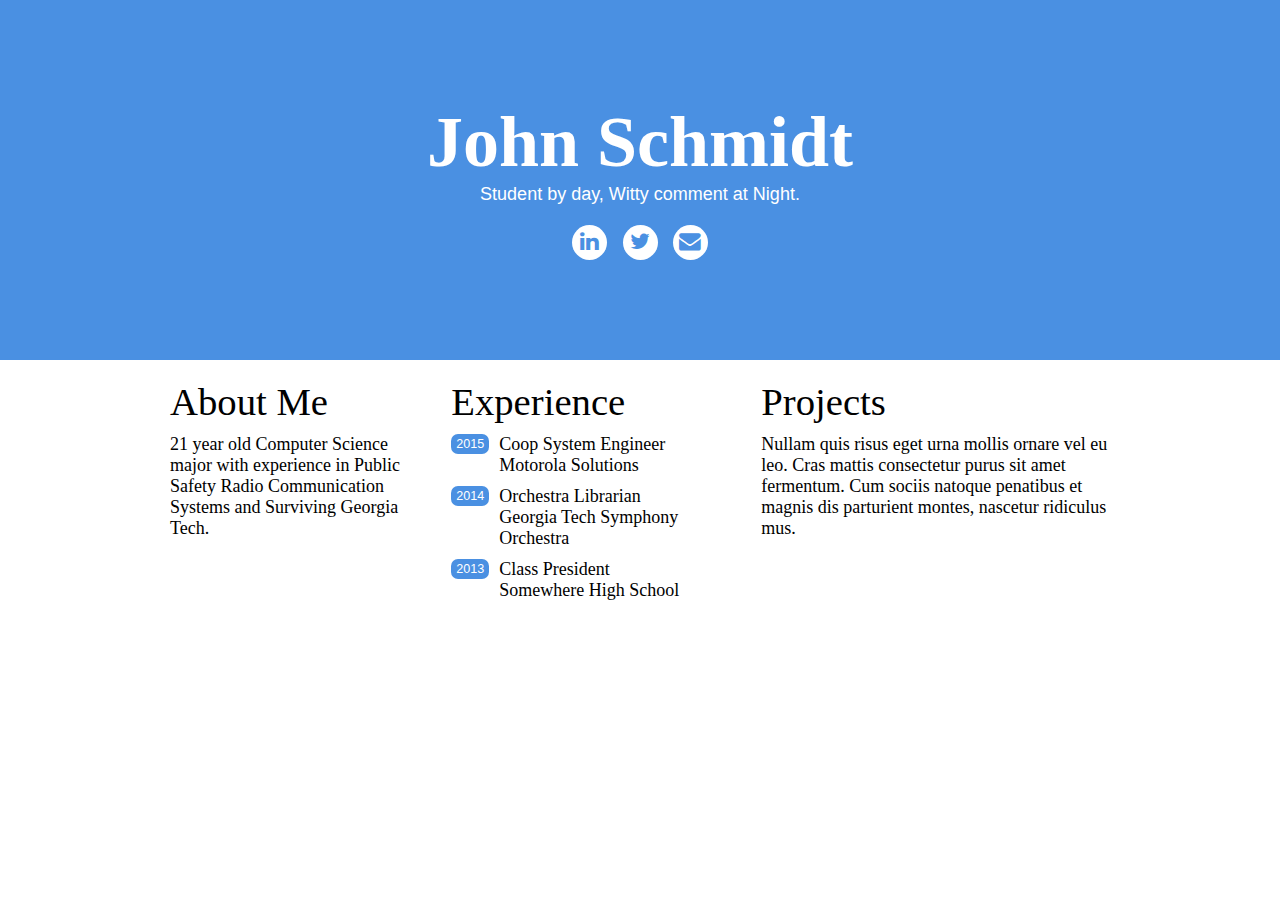
==== index.html @ d6ccdd42 "Add website" ====
<html>
<head>
  <meta charset="UTF-8">
  <title>John Schmidt</title>
  <meta name="viewport" content="width=device-width, initial-scale=1">
  <link rel="stylesheet" href="font-awesome-4.5.0/css/font-awesome.min.css">
  <link rel="stylesheet" href="styles.css">
</head>
<body>
  <header>
    <h1>John Schmidt</h1>
    <p class="tagline">Student by day, Witty comment at Night.</p>
    <ul class="bubbles">
      <li><a href="#"><i class="fa fa-linkedin"></i></a></li>
      <li><a href="#"><i class="fa fa-twitter"></i></a></li>
      <li><a href="#"><i class="fa fa-envelope"></i></a></li>
    </ul>
  </header>
  <div class="row">
    <div class="col card">
      <h2>About Me</h2>
      <p>
        21 year old Computer Science major with experience in Public Safety Radio Communication Systems and Surviving Georgia Tech.
      </p>
    </div>
    <div class="col card">
      <h2>Experience</h2>
      <ul class="timeline">
        <li>
          <span class="badge">2015</span>
          <p>
            Coop System Engineer<br>
            Motorola Solutions
          </p>
        </li>
        <li>
          <span class="badge">2014</span>
          <p>
            Orchestra Librarian<br>
            Georgia Tech Symphony Orchestra
          </p>
        </li>
        <li>
          <span class="badge">2013</span>
          <p>
            Class President<br>
            Somewhere High School
          </p>
        </li>
      </ul>
    </div>
    <div class="col card">
      <h2>Projects</h2>
      <p>
        Nullam quis risus eget urna mollis ornare vel eu leo.
        Cras mattis consectetur purus sit amet fermentum.
        Cum sociis natoque penatibus et magnis dis parturient
        montes, nascetur ridiculus mus.
      </p>
    </div>
  </div>
</body>
</html>
---- styles.css ----
* {
  margin: 0;
  padding: 0;
}

body {
  font-family: "Helvetica";
  font-size: 18px;
}

header {
  color: white;
  background-color: #4A90E2;
  text-align: center;
  height: 40%;

  display: flex;
  align-items: center;
  justify-content: center;
  flex-direction: column;
}

header h1 {
  font-family: "HelveticaNeue-CondensedBlack";
  font-size: 4em;
}

.tagline {
  margin-bottom: 20px;
  font-weight: 100;
}

.bubbles {
  list-style: none;
  overflow: hidden;
}

.bubbles > li {
  display: inline-block;
  margin-right: 10px;
}

.bubbles > li:last-child {
  margin-right: 0;
}

.bubbles > li a {
  background-color: white;
  border-radius: 50%;
  font-size: 1.2em;
  width: 35px;
  height: 35px;
  color: #4A90E2;
  text-decoration: none;

  display: inline-flex;
  align-items: center;
  justify-content: center;
}

.bubbles > li:last-child {
  margin-right: 0;
}

.card h2, .card p {
  font-family: "HelveticaNeue-Thin";
  font-weight: 100;
}

.card h2 {
  font-size: 2.15em;
  margin-bottom: 10px;
}

.row {
  display: flex;
  flex-direction: row;
  padding: 10px;

  max-width: 960px;
  margin: 0 auto;
}

.col {
  padding: 10px;
  margin-right: 20px;
  flex-grow: 1;
}

.col:last-child {
  margin-right: 0;
}

.timeline {
  list-style: none;
  min-width: 270px;
}

.timeline li {
  display: flex;
  align-items: flex-start;
  margin-bottom: 10px;
}

.timeline li:last-child {
  margin-bottom: 0;
}

.timeline .badge {
  border-radius: 7px;
  color: white;
  background-color: #4A90E2;
  padding: 3px 5px;
  font-size: 0.7em;
  margin-right: 10px;
}

@media (max-width: 670px) {
  .row {
    flex-direction: column;
  }

  .col {
    margin-right: 0;
  }
}
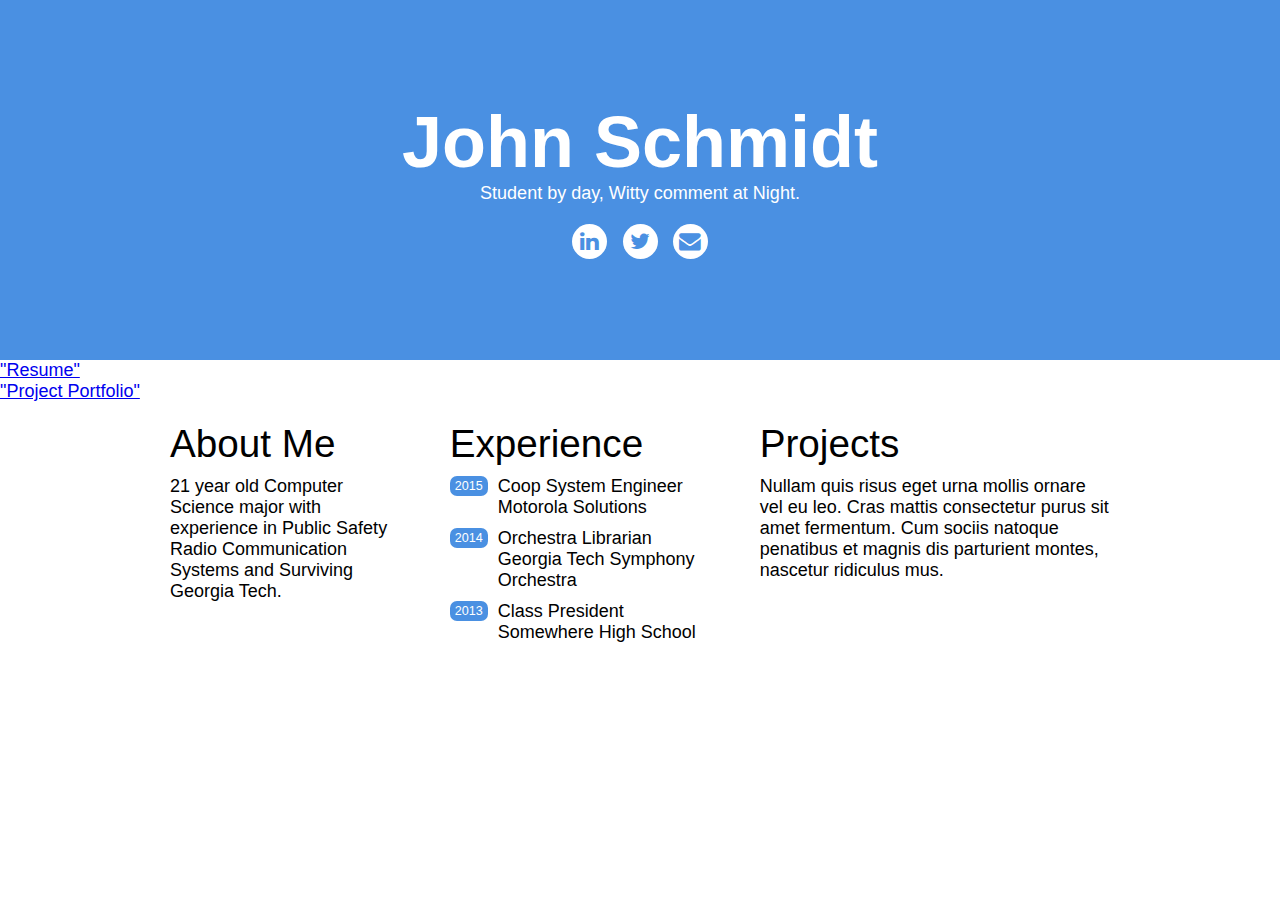
==== commit 646f11cf: "Change Font" ====
--- a/index.html
+++ b/index.html
@@ -11,11 +11,15 @@
     <h1>John Schmidt</h1>
     <p class="tagline">Student by day, Witty comment at Night.</p>
     <ul class="bubbles">
-      <li><a href="#"><i class="fa fa-linkedin"></i></a></li>
+      <li><a href="https://www.linkedin.com/in/john-schmidt-99b11a113"><i class="fa fa-linkedin"></i></a></li>
       <li><a href="#"><i class="fa fa-twitter"></i></a></li>
       <li><a href="#"><i class="fa fa-envelope"></i></a></li>
     </ul>
   </header>
+  <ul class = "links">
+    <li><a href = "resume.html">"Resume"</a></li>
+    <li><a href="project_portfolio">"Project Portfolio"</a></li>
+  </ul>
   <div class="row">
     <div class="col card">
       <h2>About Me</h2>
--- a/styles.css
+++ b/styles.css
@@ -4,7 +4,7 @@
 }
 
 body {
-  font-family: "Helvetica";
+  font-family: Helvetica;
   font-size: 18px;
 }
 
@@ -21,7 +21,7 @@
 }
 
 header h1 {
-  font-family: "HelveticaNeue-CondensedBlack";
+  font-family: Helvetica;
   font-size: 4em;
 }
 
@@ -63,7 +63,7 @@
 }
 
 .card h2, .card p {
-  font-family: "HelveticaNeue-Thin";
+  font-family: Helvetica;
   font-weight: 100;
 }
 
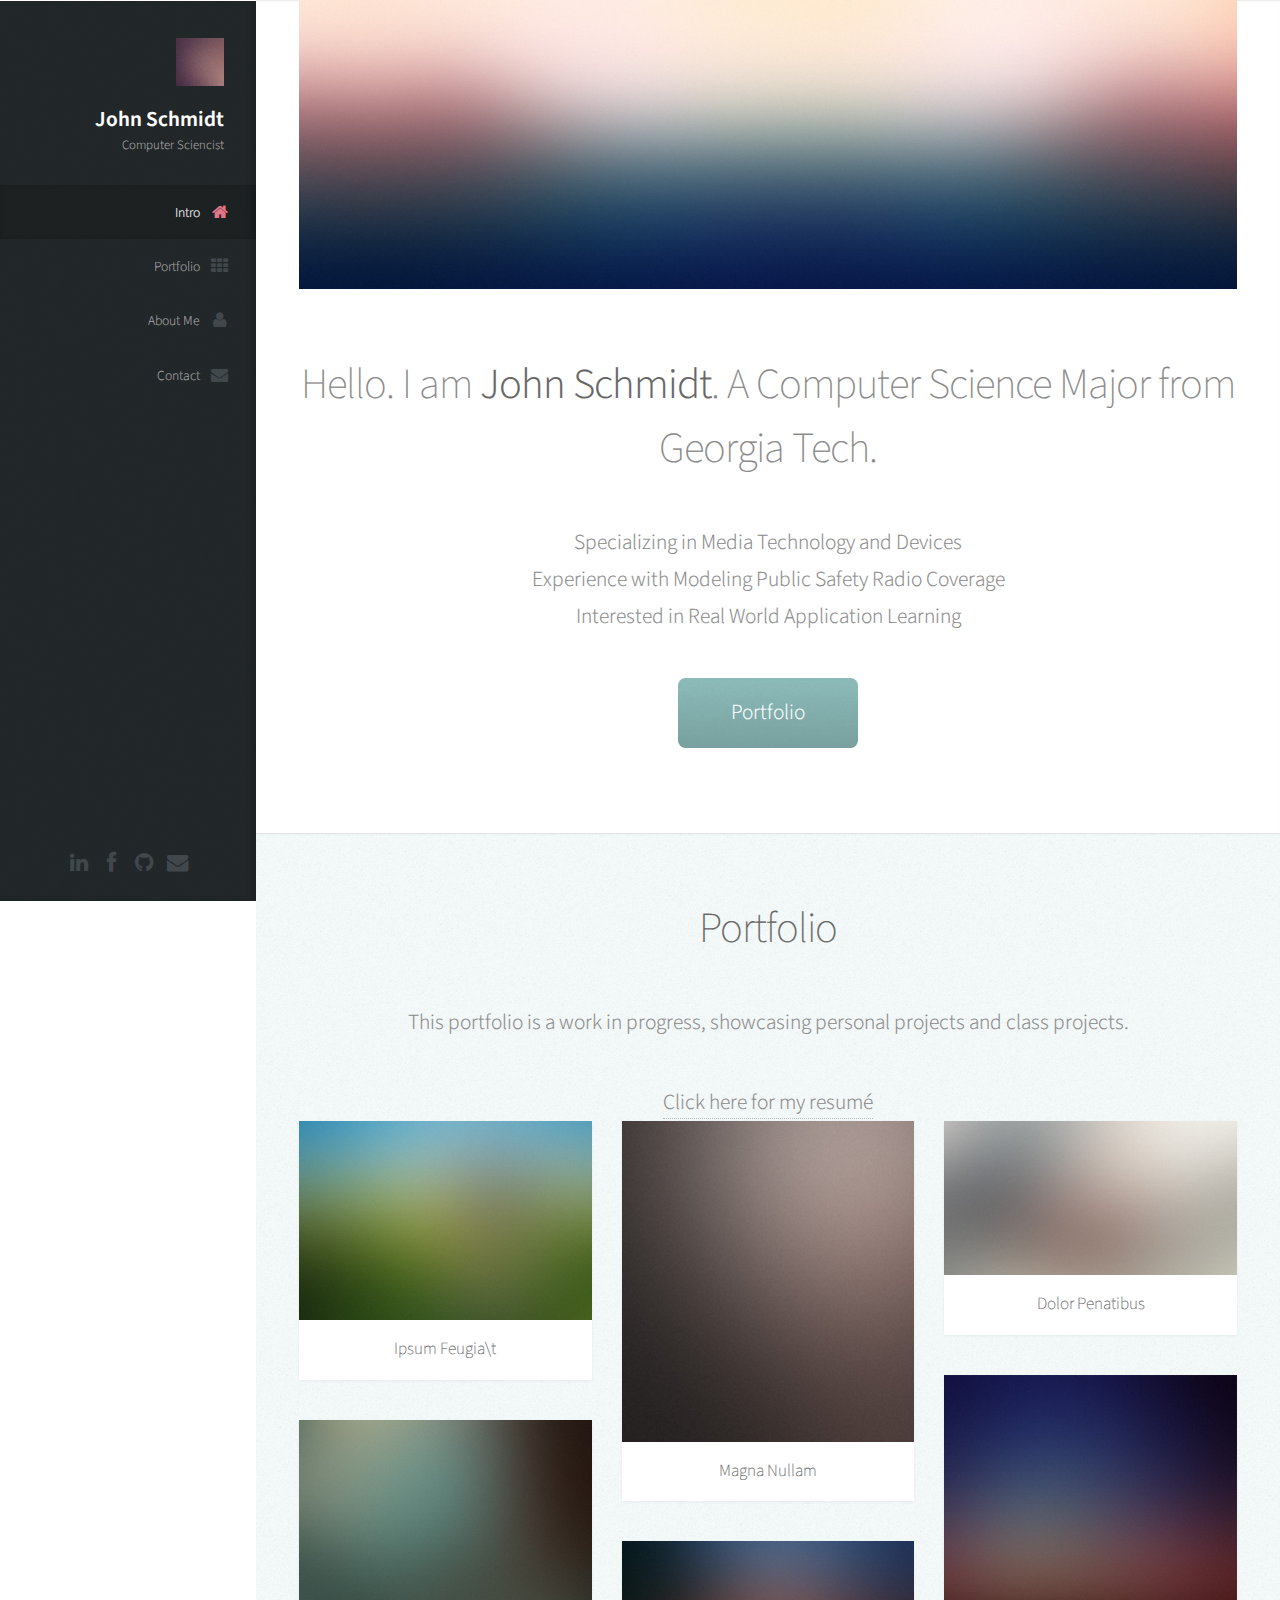
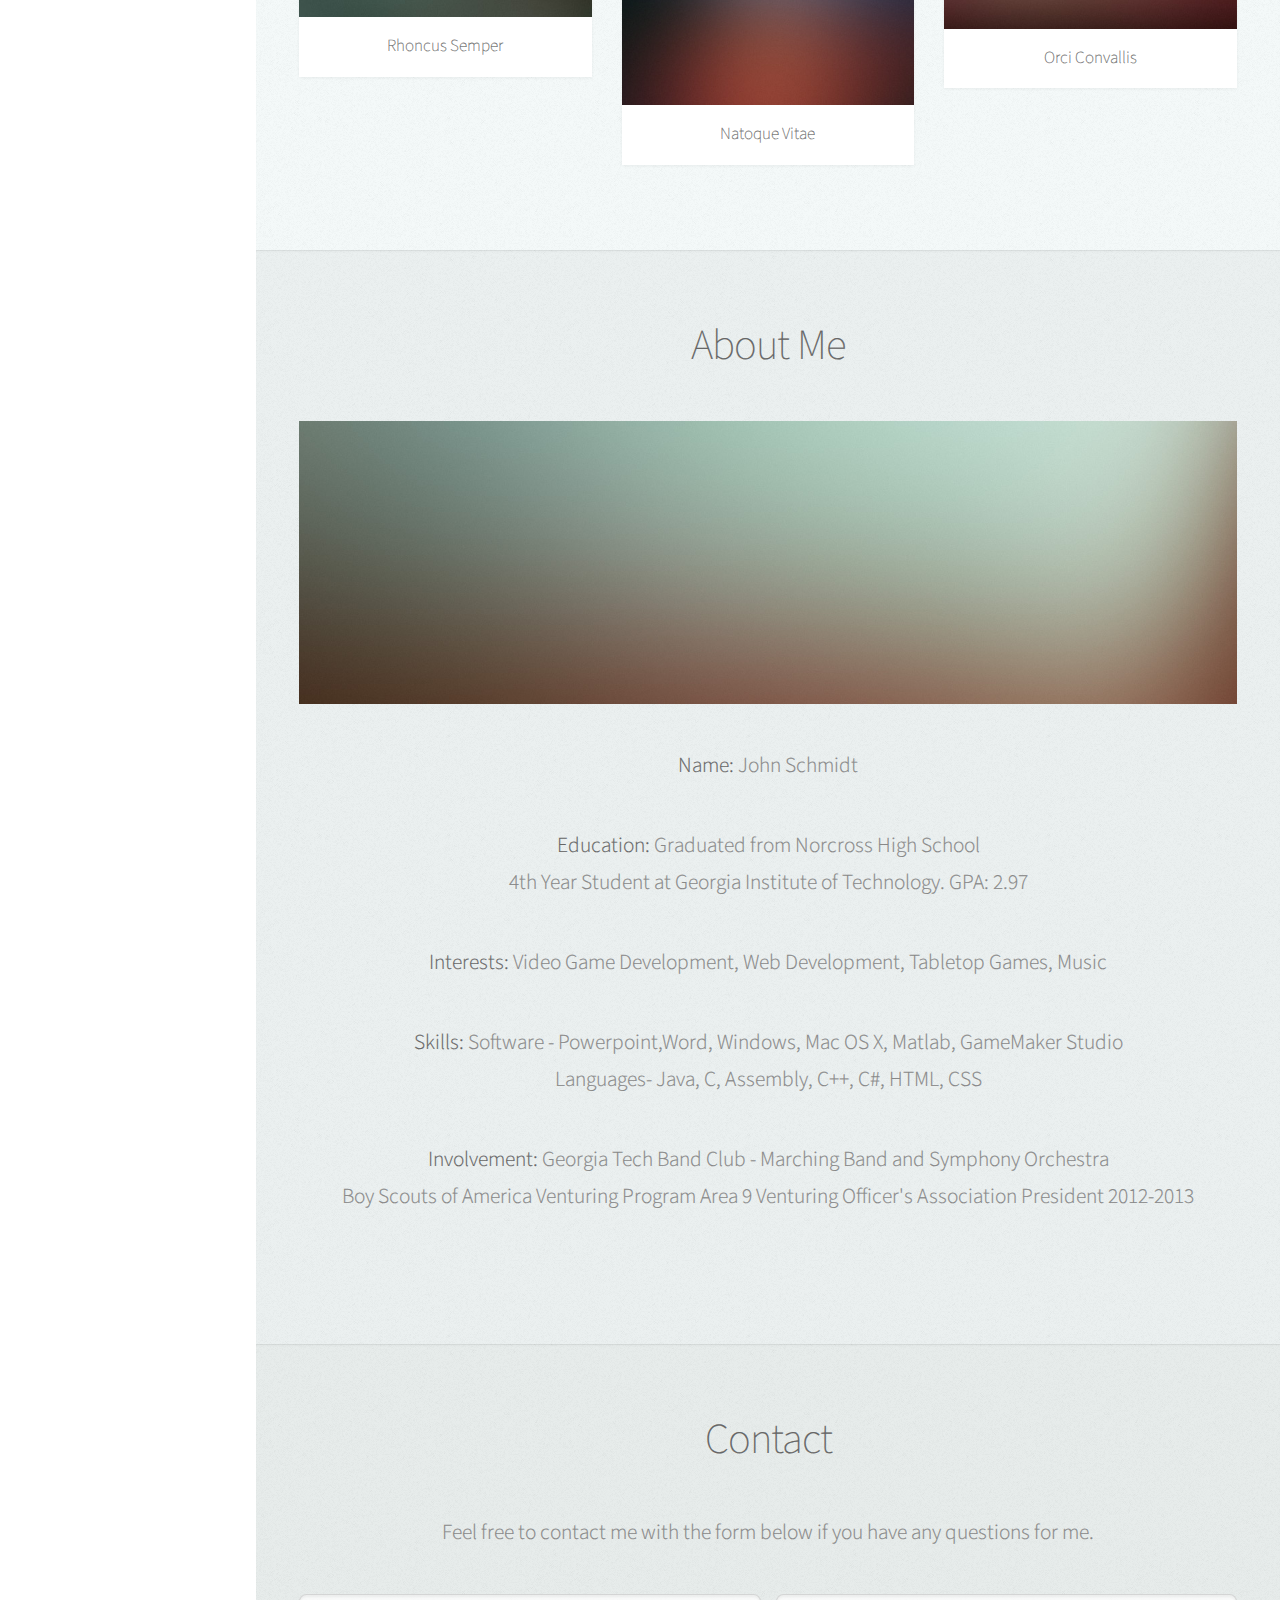
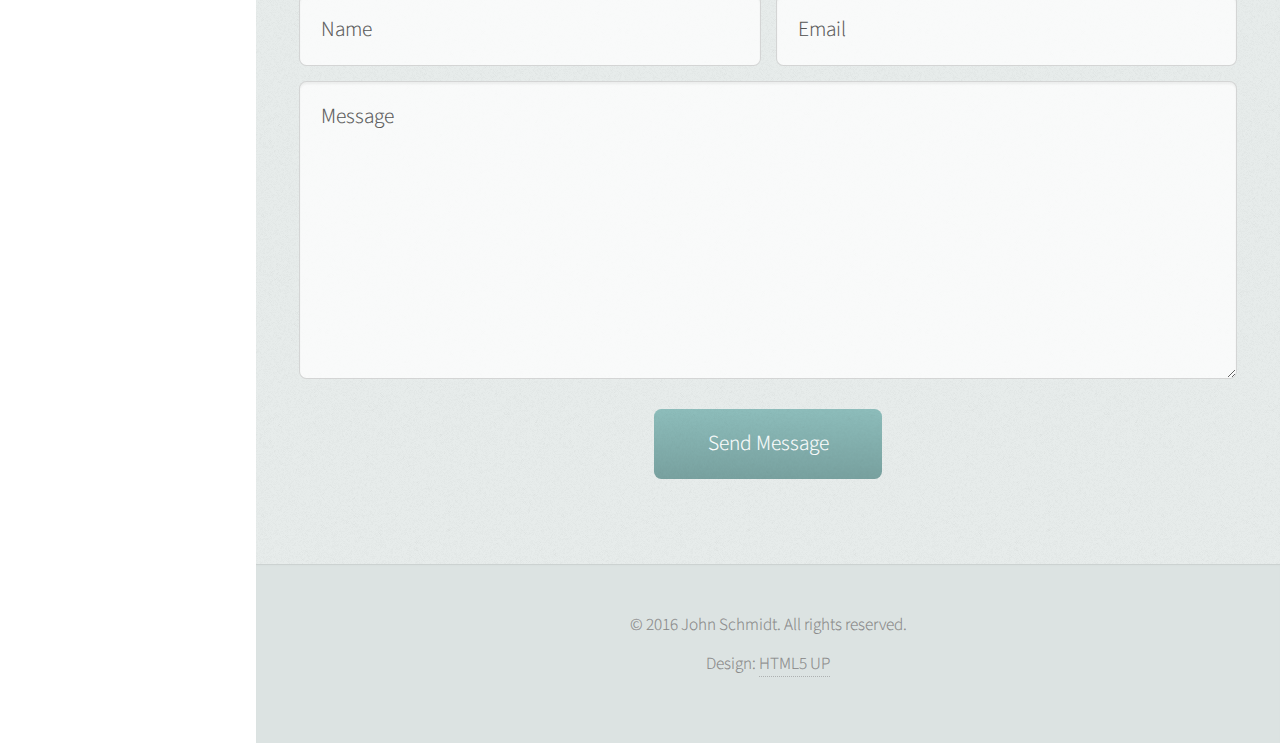
==== commit 2b47869e: "committing total overhaul" ====
--- a/index.html
+++ b/index.html
@@ -1,67 +1,163 @@
-<html>
-<head>
-  <meta charset="UTF-8">
-  <title>John Schmidt</title>
-  <meta name="viewport" content="width=device-width, initial-scale=1">
-  <link rel="stylesheet" href="font-awesome-4.5.0/css/font-awesome.min.css">
-  <link rel="stylesheet" href="styles.css">
-</head>
-<body>
-  <header>
-    <h1>John Schmidt</h1>
-    <p class="tagline">Student by day, Witty comment at Night.</p>
-    <ul class="bubbles">
-      <li><a href="https://www.linkedin.com/in/john-schmidt-99b11a113"><i class="fa fa-linkedin"></i></a></li>
-      <li><a href="#"><i class="fa fa-twitter"></i></a></li>
-      <li><a href="#"><i class="fa fa-envelope"></i></a></li>
-    </ul>
-  </header>
-  <ul class = "links">
-    <li><a href = "resume.html">"Resume"</a></li>
-    <li><a href="project_portfolio">"Project Portfolio"</a></li>
-  </ul>
-  <div class="row">
-    <div class="col card">
-      <h2>About Me</h2>
-      <p>
-        21 year old Computer Science major with experience in Public Safety Radio Communication Systems and Surviving Georgia Tech.
-      </p>
-    </div>
-    <div class="col card">
-      <h2>Experience</h2>
-      <ul class="timeline">
-        <li>
-          <span class="badge">2015</span>
-          <p>
-            Coop System Engineer<br>
-            Motorola Solutions
-          </p>
-        </li>
-        <li>
-          <span class="badge">2014</span>
-          <p>
-            Orchestra Librarian<br>
-            Georgia Tech Symphony Orchestra
-          </p>
-        </li>
-        <li>
-          <span class="badge">2013</span>
-          <p>
-            Class President<br>
-            Somewhere High School
-          </p>
-        </li>
-      </ul>
-    </div>
-    <div class="col card">
-      <h2>Projects</h2>
-      <p>
-        Nullam quis risus eget urna mollis ornare vel eu leo.
-        Cras mattis consectetur purus sit amet fermentum.
-        Cum sociis natoque penatibus et magnis dis parturient
-        montes, nascetur ridiculus mus.
-      </p>
-    </div>
-  </div>
-</body>
-</html>
+<!DOCTYPE HTML>
+<html>
+<head>
+<title>Prologue</title>
+<meta charset="utf-8">
+<link href="http://fonts.googleapis.com/css?family=Source+Sans+Pro:200,300,400,600" rel="stylesheet" type="text/css">
+<!--[if lte IE 8]>
+<script src="js/html5shiv.js"></script>
+<![endif]-->
+<script src="js/jquery.min.js"></script>
+<script src="js/skel.min.js"></script>
+<script src="js/skel-panels.min.js"></script>
+<script src="js/init.js"></script>
+<noscript>
+<link rel="stylesheet" href="css/skel-noscript.css">
+<link rel="stylesheet" href="css/style.css">
+<link rel="stylesheet" href="css/style-wide.css">
+</noscript>
+<!--[if lte IE 9]>
+<link rel="stylesheet" href="css/ie9.css">
+<![endif]-->
+<!--[if lte IE 8]>
+<link rel="stylesheet" href="css/ie8.css">
+<![endif]-->
+</head>
+<body>
+<div id="header" class="skel-panels-fixed">
+  <div class="top">
+    <div id="logo"> <span class="image avatar48"><img src="images/avatar.jpg" alt=""></span>
+      <h1 id="title">John Schmidt</h1>
+      <span class="byline">Computer Sciencist</span> </div>
+    <nav id="nav">
+      <ul>
+        <li><a href="#top" id="top-link" class="skel-panels-ignoreHref"><span class="icon icon-home">Intro</span></a></li>
+        <li><a href="#portfolio" id="portfolio-link" class="skel-panels-ignoreHref"><span class="icon icon-th">Portfolio</span></a></li>
+        <li><a href="#about" id="about-link" class="skel-panels-ignoreHref"><span class="icon icon-user">About Me</span></a></li>
+        <li><a href="#contact" id="contact-link" class="skel-panels-ignoreHref"><span class="icon icon-envelope">Contact</span></a></li>
+      </ul>
+    </nav>
+  </div>
+  <div class="bottom">
+    <ul class="icons">
+      <li><a href="https://www.linkedin.com/in/john-schmidt-99b11a113?trk=nav_responsive_tab_profile" class="icon icon-linkedin"><span>Twitter</span></a></li>
+      <li><a href="https://www.facebook.com/Mr.Schmidty" class="icon icon-facebook"><span>Facebook</span></a></li>
+      <li><a href="https://github.com/jschmidt38" class="icon icon-github"><span>Github</span></a></li>
+      <li><a href="mailto:schmidtjohn428@yahoo.com?Subject=Message%20From%20Website" target="_top" class="icon icon-envelope"><span>Email</span></a></li>
+    </ul>
+  </div>
+</div>
+<div id="main">
+  <section id="top" class="one">
+    <div class="container small"> <a href="#" class="image featured"><img src="images/pic01.jpg" alt=""></a>
+      <header>
+        <h2 class="alt">Hello. I am <strong>John Schmidt</strong>.  A Computer Science Major from Georgia Tech.</h2>
+      </header>
+      <p>Specializing in Media Technology and Devices <br>Experience with Modeling Public Safety Radio Coverage <br>Interested in Real World Application Learning</p>
+      <footer> <a href="#portfolio" class="button scrolly">Portfolio</a> </footer>
+    </div>
+  </section>
+  <section id="portfolio" class="two">
+    <div class="container">
+      <header>
+        <h2>Portfolio</h2>
+      </header>
+      <p>This portfolio is a work in progress, showcasing personal projects and class projects.</p>
+      <a href="files/john_schmidt_resume.pdf" target="_blank">Click here for my resumé</a>
+      <div class="row">
+        <div class="4u">
+          <article class="item"> <a href="#" class="image full"><img src="images/pic02.jpg" alt=""></a>
+            <header>
+              <h3>Ipsum Feugia\t</h3>
+            </header>
+          </article>
+          <article class="item"> <a href="#" class="image full"><img src="images/pic03.jpg" alt=""></a>
+            <header>
+              <h3>Rhoncus Semper</h3>
+            </header>
+          </article>
+        </div>
+        <div class="4u">
+          <article class="item"> <a href="#" class="image full"><img src="images/pic04.jpg" alt=""></a>
+            <header>
+              <h3>Magna Nullam</h3>
+            </header>
+          </article>
+          <article class="item"> <a href="#" class="image full"><img src="images/pic05.jpg" alt=""></a>
+            <header>
+              <h3>Natoque Vitae</h3>
+            </header>
+          </article>
+        </div>
+        <div class="4u">
+          <article class="item"> <a href="#" class="image full"><img src="images/pic06.jpg" alt=""></a>
+            <header>
+              <h3>Dolor Penatibus</h3>
+            </header>
+          </article>
+          <article class="item"> <a href="#" class="image full"><img src="images/pic07.jpg" alt=""></a>
+            <header>
+              <h3>Orci Convallis</h3>
+            </header>
+          </article>
+        </div>
+      </div>
+    </div>
+  </section>
+  <section id="about" class="three">
+    <div class="container small">
+      <header>
+        <h2>About Me</h2>
+      </header>
+      <a href="#" class="image featured"><img src="images/pic08.jpg" alt=""></a>
+      <p> 
+        
+        <ul><strong>Name:</strong> John Schmidt</ul>
+        <ul><strong>Education:</strong> Graduated from Norcross High School <br> 4th Year Student at Georgia Institute of Technology. GPA: 2.97</ul>
+        <ul><strong>Interests:</strong> Video Game Development, Web Development, Tabletop Games, Music</ul>
+        <ul><strong>Skills:</strong> Software - Powerpoint,Word, Windows, Mac OS X, Matlab, GameMaker Studio <br>Languages- Java, C, Assembly, C++, C#, HTML, CSS</ul>
+        <ul><strong>Involvement:</strong> Georgia Tech Band Club - Marching Band and Symphony Orchestra<br>
+          Boy Scouts of America Venturing Program Area 9 Venturing Officer's Association President 2012-2013
+        </ul>
+        
+
+      </p>
+    </div>
+  </section>
+  <section id="contact" class="four">
+    <div class="container small">
+      <header>
+        <h2>Contact</h2>
+      </header>
+      <p>Feel free to contact me with the form below if you have any questions for me. </p>
+      <form method="post" action="MAILTO:schmidtjohn428@yahoo.com" enctype="text/plain">
+        <div class="row half">
+          <div class="6u">
+            <input type="text" class="text" name="name" placeholder="Name">
+          </div>
+          <div class="6u">
+            <input type="text" class="text" name="email" placeholder="Email">
+          </div>
+        </div>
+        <div class="row half">
+          <div class="12u">
+            <textarea name="message" placeholder="Message"></textarea>
+          </div>
+        </div>
+        <div class="row">
+          <div class="12u"> <a value="submit" class="button submit">Send Message</a> </div>
+        </div>
+      </form>
+    </div>
+  </section>
+</div>
+<div id="footer">
+  <div class="copyright">
+    <p>&copy; 2016 John Schmidt. All rights reserved.</p>
+    <ul class="menu">
+      <li>Design: <a href="http://html5up.net">HTML5 UP</a></li>
+    </ul>
+  </div>
+</div>
+</body>
+</html>--- a/css/skel-noscript.css
+++ b/css/skel-noscript.css
@@ -0,0 +1,171 @@
+/* skelJS v0.4-dev | (c) n33 | skeljs.org | MIT licensed */
+
+/* Resets (http://meyerweb.com/eric/tools/css/reset/ | v2.0 | 20110126 | License: none (public domain)) */
+	html,body,div,span,applet,object,iframe,h1,h2,h3,h4,h5,h6,p,blockquote,pre,a,abbr,acronym,address,big,cite,code,del,dfn,em,img,ins,kbd,q,s,samp,small,strike,strong,sub,sup,tt,var,b,u,i,center,dl,dt,dd,ol,ul,li,fieldset,form,label,legend,table,caption,tbody,tfoot,thead,tr,th,td,article,aside,canvas,details,embed,figure,figcaption,footer,header,hgroup,menu,nav,output,ruby,section,summary,time,mark,audio,video{margin:0;padding:0;border:0;font-size:100%;font:inherit;vertical-align:baseline;}article,aside,details,figcaption,figure,footer,header,hgroup,menu,nav,section{display:block;}body{line-height:1;}ol,ul{list-style:none;}blockquote,q{quotes:none;}blockquote:before,blockquote:after,q:before,q:after{content:'';content:none;}table{border-collapse:collapse;border-spacing:0;}body{-webkit-text-size-adjust:none}
+
+/* Box Model */
+	*, *:before, *:after {
+		-moz-box-sizing: border-box;
+		-webkit-box-sizing: border-box;
+		-o-box-sizing: border-box;
+		-ms-box-sizing: border-box;
+		box-sizing: border-box;
+	}
+
+/* Container */
+
+	.container {
+		/* width: (containers) */
+		width: 960px;
+		margin: 0 auto;
+	}
+
+/* Grid */
+
+	/* Cells */
+
+		.\31 2u { width: 100% }
+		.\31 1u { width: 91.6666666667% }
+		.\31 0u { width: 83.3333333333% }
+		.\39 u { width: 75% }
+		.\38 u { width: 66.6666666667% }
+		.\37 u { width: 58.3333333333% }
+		.\36 u { width: 50% }
+		.\35 u { width: 41.6666666667% }
+		.\34 u { width: 33.3333333333% }
+		.\33 u { width: 25% }
+		.\32 u { width: 16.6666666667% }
+		.\31 u { width: 8.3333333333% }
+		.\-11u { margin-left: 91.6666666667% }
+		.\-10u { margin-left: 83.3333333333% }
+		.\-9u { margin-left: 75% }
+		.\-8u { margin-left: 66.6666666667% }
+		.\-7u { margin-left: 58.3333333333% }
+		.\-6u { margin-left: 50% }
+		.\-5u { margin-left: 41.6666666667% }
+		.\-4u { margin-left: 33.3333333333% }
+		.\-3u { margin-left: 25% }
+		.\-2u { margin-left: 16.6666666667% }
+		.\-1u { margin-left: 8.3333333333% }
+
+		.row > * {
+			/* padding: (gutters) 0 0 (gutters); */
+			padding: 40px 0 0 40px;
+			float: left;
+			-moz-box-sizing: border-box;
+			-webkit-box-sizing: border-box;
+			-o-box-sizing: border-box;
+			-ms-box-sizing: border-box;
+			box-sizing: border-box;
+		}
+
+		.row + .row > * {
+			/* padding-top: (gutters) */
+			padding-top: 40px;
+		}
+
+		.row {
+			/* margin-left: (gutters) */
+			margin-left: -40px;
+		}
+
+	/* Rows */
+
+		.row:after {
+			content: '';
+			display: block;
+			clear: both;
+			height: 0;
+		}
+
+		.row:first-child > * {
+			padding-top: 0;
+		}
+
+		.row > * {
+			padding-top: 0;
+		}
+
+	/* Modifiers */
+
+		/* No Collapse */
+
+			.no-collapse { }
+
+		/* Flush */
+
+			.row.flush {
+				margin-left: 0;
+			}
+
+			.row.flush > * {
+				padding: 0 !important;
+			}
+
+		/* Quarter */
+
+			.row.quarter > * {
+				/* padding: (gutters / 4) 0 0 (gutters / 4) */
+				padding: 10px 0 0 10px;
+			}
+
+			.row.quarter + .row.quarter > * {
+				/* padding-top: (gutters / 4) */
+				padding-top: 10px;
+			}
+
+			.row.quarter {
+				/* margin-left: -(gutters / 4) */
+				margin-left: -10px;
+			}
+
+		/* Half */
+
+			.row.half > * {
+				/* padding: (gutters / 2) 0 0 (gutters / 2) */
+				padding: 20px 0 0 20px;
+			}
+
+			.row.half + .row.half > * {
+				/* padding-top: (gutters / 2) */
+				padding-top: 20px;
+			}
+
+			.row.half {
+				/* margin-left: -(gutters / 2) */
+				margin-left: -20px;
+			}
+
+		/* One and (a) Half */
+
+			.row.oneandhalf > * {
+				/* padding: (gutters * 1.5) 0 0 (gutters * 1.5) */
+				padding: 60px 0 0 60px;
+			}
+
+			.row.oneandhalf + .row.oneandhalf > * {
+				/* padding-top: (gutters * 1.5) */
+				padding-top: 60px;
+			}
+
+			.row.oneandhalf {
+				/* margin-left: -(gutters * 1.5) */
+				margin-left: -60px;
+			}
+
+		/* Double */
+
+			.row.double > * {
+				/* padding: (gutters * 2) 0 0 (gutters * 2) */
+				padding: 80px 0 0 80px;
+			}
+
+			.row.double + .row.double > * {
+				/* padding-top: (gutters * 2) */
+				padding-top: 80px;
+			}
+
+			.row.double {
+				/* margin-left: -(gutters * 2) */
+				margin-left: -80px;
+			}--- a/css/style.css
+++ b/css/style.css
@@ -0,0 +1,1106 @@
+/*
+	Prologue 1.0 by HTML5 UP
+	html5up.net | @n33co
+	Free for personal and commercial use under the CCA 3.0 license (html5up.net/license)
+*/
+
+@charset 'UTF-8';
+
+@font-face {
+	font-family: 'FontAwesome';
+	src: url('font/fontawesome-webfont.eot?v=3.2.1');
+	src: url('font/fontawesome-webfont.eot?#iefix&v=3.2.1') format('embedded-opentype'), url('font/fontawesome-webfont.woff?v=3.2.1') format('woff'), url('font/fontawesome-webfont.ttf?v=3.2.1') format('truetype'), url('font/fontawesome-webfont.svg#fontawesomeregular?v=3.2.1') format('svg');
+	font-weight: normal;
+	font-style: normal;
+}
+
+/*********************************************************************************/
+/* Basic                                                                         */
+/*********************************************************************************/
+
+	body
+	{
+		background: #fff;
+	}
+
+	body,input,textarea,select
+	{
+		font-family: 'Source Sans Pro', sans-serif;
+		font-size: 19pt;
+		font-weight: 300;
+		line-height: 1.75em;
+		color: #888;
+		-webkit-text-stroke: 0.15px;
+	}
+
+	h1,h2,h3,h4,h5,h6
+	{
+		font-weight: 200;
+		color: #666;
+		line-height: 1.5em;
+	}
+	
+		h1 a, h2 a, h3 a, h4 a, h5 a, h6 a
+		{
+			color: inherit;
+			text-decoration: none;
+		}
+
+		h1 strong, h2 strong, h3 strong, h4 strong, h5 strong, h6 strong
+		{
+			font-weight: 300;
+		}
+		
+		h2
+		{
+			font-size: 2em;
+			letter-spacing: -1px;
+		}
+		
+			h2.alt
+			{
+				color: #888;
+			}
+			
+			h2.alt strong
+			{
+				color: #666;
+			}
+
+		h3
+		{
+			font-size: 1.5em;
+		}
+
+	header
+	{
+		margin: 0 0 2em 0;
+	}
+
+	footer
+	{
+		margin: 2em 0 0 0;
+	}
+
+	strong, b
+	{
+		font-weight: 300;
+		color: #666;
+	}
+	
+	em, i
+	{
+		font-style: italic;
+	}
+
+	a
+	{
+		text-decoration: none;
+		color: inherit;
+		border-bottom: dotted 1px rgba(128,128,128,0.5);
+		-moz-transition: color 0.35s ease-in-out, border-bottom-color 0.35s ease-in-out;
+		-webkit-transition: color 0.35s ease-in-out, border-bottom-color 0.35s ease-in-out;
+		-o-transition: color 0.35s ease-in-out, border-bottom-color 0.35s ease-in-out;
+		-ms-transition: color 0.35s ease-in-out, border-bottom-color 0.35s ease-in-out;
+		transition: color 0.35s ease-in-out, border-bottom-color 0.35s ease-in-out;
+		outline: 0;
+	}
+
+		a:hover
+		{
+			color: #E27689;
+			border-bottom-color: rgba(255,255,255,0);
+		}
+
+	sub
+	{
+		position: relative;
+		top: 0.5em;
+		font-size: 0.8em;
+	}
+	
+	sup
+	{
+		position: relative;
+		top: -0.5em;
+		font-size: 0.8em;
+	}
+	
+	hr
+	{
+		border: 0;
+		border-top: solid 1px #ddd;
+	}
+	
+	blockquote
+	{
+		border-left: solid 0.5em #ddd;
+		padding: 1em 0 1em 2em;
+		font-style: italic;
+	}
+	
+	p, ul, ol, dl, table
+	{
+		margin-bottom: 2em;
+	}
+
+	br.clear
+	{
+		clear: both;
+	}
+
+	/* Sections/Articles */
+	
+		section,
+		article
+		{
+			margin-bottom: 3em;
+		}
+		
+		section > :last-child,
+		article > :last-child,
+		section > .container > :last-child,
+		article > .container > :last-child
+		{
+			margin-bottom: 0;
+		}
+
+		section:last-child,
+		article:last-child
+		{
+			margin-bottom: 0;
+		}
+
+		.row > section,
+		.row > article
+		{
+			margin-bottom: 0;
+		}
+
+	/* Images */
+
+		.image
+		{
+			display: inline-block;
+			border: 0;
+		}
+		
+			.image img
+			{
+				display: block;
+				width: 100%;
+			}
+			
+			.image.avatar48
+			{
+				width: 48px;
+				height: 48px;
+				background: #f00;
+			}
+			
+				.image.avatar48 img
+				{
+					width: 48px;
+					height: 48px;
+				}
+
+			.image.full
+			{
+				display: block;
+				width: 100%;
+			}
+			
+			.image.featured
+			{
+				display: block;
+				width: 100%;
+				margin: 0 0 2em 0;
+			}
+			
+			.image.left
+			{
+				float: left;
+				margin: 0 2em 2em 0;
+			}
+			
+			.image.centered
+			{
+				display: block;
+				margin: 0 0 2em 0;
+			}
+
+				.image.centered img
+				{
+					margin: 0 auto;
+					width: auto;
+				}
+
+	/* Lists */
+
+		ul.default
+		{
+			list-style: disc;
+			padding-left: 1em;
+		}
+		
+			ul.default li
+			{
+				padding-left: 0.5em;
+			}		
+
+		ul.icons
+		{
+			cursor: default;
+		}	
+		
+			ul.icons li
+			{
+				display: inline-block;
+			}
+			
+				ul.icons a
+				{
+					display: inline-block;
+					width: 2em;
+					height: 2em;
+					line-height: 2em;
+					text-align: center;
+					border: 0;
+				}
+
+		ul.menu
+		{
+			cursor: default;
+		}
+		
+			ul.menu li
+			{
+				display: inline-block;
+				line-height: 1em;
+				border-left: solid 1px rgba(128,128,128,0.35);
+				padding: 0 0 0 0.5em;
+				margin: 0 0 0 0.5em;
+			}
+			
+			ul.menu li:first-child
+			{
+				border-left: 0;
+				padding-left: 0;
+				margin-left: 0;
+			}
+
+		ol.default
+		{
+			list-style: decimal;
+			padding-left: 1.25em;
+		}
+
+			ol.default li
+			{
+				padding-left: 0.25em;
+			}
+
+	/* Forms */
+
+		form
+		{
+		}
+		
+			form label
+			{
+				display: block;
+				text-align: left;
+				margin-bottom: 0.5em;
+			}
+		
+			form input.text,
+			form select,
+			form textarea
+			{
+				position: relative;
+				-webkit-appearance: none;
+				display: block;
+				border: 0;
+				background: #fff;
+				background: rgba(255,255,255,0.75);
+				width: 100%;
+				border-radius: 0.35em;
+				padding: 0.75em 1em 0.75em 1em;
+				box-shadow: inset 0 0.1em 0.1em 0 rgba(0,0,0,0.05);
+				border: solid 1px rgba(0,0,0,0.15);
+				-moz-transition: all 0.35s ease-in-out;
+				-webkit-transition: all 0.35s ease-in-out;
+				-o-transition: all 0.35s ease-in-out;
+				-ms-transition: all 0.35s ease-in-out;
+				transition: all 0.35s ease-in-out;
+			}
+
+				form input.text:hover,
+				form select:hover,
+				form textarea:hover
+				{
+				}
+
+				form input.text:focus,
+				form select:focus,
+				form textarea:focus
+				{
+					box-shadow: 0 0 2px 1px #8ededc;
+					background: #fff;
+				}
+				
+				form textarea
+				{
+					min-height: 14em;
+				}
+
+				form .formerize-placeholder
+				{
+					color: #555 !important;
+				}
+
+				form ::-webkit-input-placeholder
+				{
+					color: #555 !important;
+				}
+
+				form :-moz-placeholder
+				{
+					color: #555 !important;
+				}
+
+				form ::-moz-placeholder
+				{
+					color: #555 !important;
+				}
+
+				form :-ms-input-placeholder
+				{
+					color: #555 !important;
+				}
+
+				form ::-moz-focus-inner
+				{
+					border: 0;
+				}
+			
+	/* Tables */
+	
+		table
+		{
+			width: 100%;
+		}
+		
+			table.default
+			{
+				width: 100%;
+				text-align: left;
+			}
+			
+				table.default tbody tr:nth-child(2n+2)
+				{
+					background: #f4f4f4;
+				}
+				
+				table.default td
+				{
+					padding: 0.5em 1em 0.5em 1em;
+				}
+				
+				table.default th
+				{
+					text-align: left;
+					padding: 0.5em 1em 0.5em 1em;
+					color: #fff;
+					background: #222729 url('images/overlay.png');
+				}
+			
+				table.default thead
+				{
+					background: #444;
+					color: #fff;
+				}
+				
+				table.default tfoot
+				{
+					background: #eee;
+				}
+				
+				table.default tbody
+				{
+				}
+
+	/* Buttons */
+		
+		.button
+		{
+			position: relative;
+			display: inline-block;
+			border-radius: 0.35em;
+			color: #fff !important;
+			text-decoration: none;
+			padding: 0.75em 2.5em 0.75em 2.5em;
+			background-color: #8ebebc;
+			border: 0;
+			cursor: pointer;
+			background-image: -moz-linear-gradient(top, rgba(0,0,0,0), rgba(0,0,0,0.15)), url('images/overlay.png');
+			background-image: -webkit-linear-gradient(top, rgba(0,0,0,0), rgba(0,0,0,0.15)), url('images/overlay.png');
+			background-image: -o-linear-gradient(top, rgba(0,0,0,0), rgba(0,0,0,0.15)), url('images/overlay.png');
+			background-image: -ms-linear-gradient(top, rgba(0,0,0,0), rgba(0,0,0,0.15)), url('images/overlay.png');
+			background-image: linear-gradient(top, rgba(0,0,0,0), rgba(0,0,0,0.15)), url('images/overlay.png');			
+			-moz-transition: background-color 0.35s ease-in-out;
+			-webkit-transition: background-color 0.35s ease-in-out;
+			-o-transition: background-color 0.35s ease-in-out;
+			-ms-transition: background-color 0.35s ease-in-out;
+			transition: background-color 0.35s ease-in-out;
+		}
+
+			.button:hover
+			{
+				background-color: #9ececc;
+			}
+			
+			.button:active
+			{
+				background-color: #7eaeac;
+			}
+		
+	/* Item */
+	
+		.item
+		{
+			box-shadow: 0 0.05em 0.15em 0 rgba(0,0,0,0.05);
+			margin-bottom: 40px;
+		}
+		
+			.item header
+			{
+				background: #fff;
+				margin: 0;
+				padding: 1em 0 1em 0;
+				font-size: 0.8em;
+			}
+
+				.item header h3
+				{
+					font-size: 1em;
+				}
+
+/*********************************************************************************/
+/* Icons                                                                         */
+/* Powered by Font Awesome by Dave Gandy | http://fontawesome.io                 */
+/* Licensed under the SIL OFL 1.1 (font), MIT (CSS)                              */
+/*********************************************************************************/
+
+	.icon
+	{
+		text-decoration: none;
+	}
+	
+		.icon span
+		{
+			display: none;
+		}
+
+		.icon:before
+		{
+			font-family: FontAwesome;
+			font-size: 1.25em;
+			text-decoration: none;
+			font-weight: normal;
+			font-style: normal;
+			-webkit-text-rendering: optimizeLegibility;
+			-moz-text-rendering: optimizeLegibility;
+			-ms-text-rendering: optimizeLegibility;
+			-o-text-rendering: optimizeLegibility;
+			text-rendering: optimizeLegibility;
+			-webkit-font-smoothing: antialiased;
+			-moz-font-smoothing: antialiased;
+			-ms-font-smoothing: antialiased;
+			-o-font-smoothing: antialiased;
+			font-smoothing: antialiased;
+		}
+
+		.icon-glass:before{content:"\f000";}
+		.icon-music:before{content:"\f001";}
+		.icon-search:before{content:"\f002";}
+		.icon-envelope-alt:before{content:"\f003";}
+		.icon-heart:before{content:"\f004";}
+		.icon-star:before{content:"\f005";}
+		.icon-star-empty:before{content:"\f006";}
+		.icon-user:before{content:"\f007";}
+		.icon-film:before{content:"\f008";}
+		.icon-th-large:before{content:"\f009";}
+		.icon-th:before{content:"\f00a";}
+		.icon-th-list:before{content:"\f00b";}
+		.icon-ok:before{content:"\f00c";}
+		.icon-remove:before{content:"\f00d";}
+		.icon-zoom-in:before{content:"\f00e";}
+		.icon-zoom-out:before{content:"\f010";}
+		.icon-power-off:before,.icon-off:before{content:"\f011";}
+		.icon-signal:before{content:"\f012";}
+		.icon-gear:before,.icon-cog:before{content:"\f013";}
+		.icon-trash:before{content:"\f014";}
+		.icon-home:before{content:"\f015";}
+		.icon-file-alt:before{content:"\f016";}
+		.icon-time:before{content:"\f017";}
+		.icon-road:before{content:"\f018";}
+		.icon-download-alt:before{content:"\f019";}
+		.icon-download:before{content:"\f01a";}
+		.icon-upload:before{content:"\f01b";}
+		.icon-inbox:before{content:"\f01c";}
+		.icon-play-circle:before{content:"\f01d";}
+		.icon-rotate-right:before,.icon-repeat:before{content:"\f01e";}
+		.icon-refresh:before{content:"\f021";}
+		.icon-list-alt:before{content:"\f022";}
+		.icon-lock:before{content:"\f023";}
+		.icon-flag:before{content:"\f024";}
+		.icon-headphones:before{content:"\f025";}
+		.icon-volume-off:before{content:"\f026";}
+		.icon-volume-down:before{content:"\f027";}
+		.icon-volume-up:before{content:"\f028";}
+		.icon-qrcode:before{content:"\f029";}
+		.icon-barcode:before{content:"\f02a";}
+		.icon-tag:before{content:"\f02b";}
+		.icon-tags:before{content:"\f02c";}
+		.icon-book:before{content:"\f02d";}
+		.icon-bookmark:before{content:"\f02e";}
+		.icon-print:before{content:"\f02f";}
+		.icon-camera:before{content:"\f030";}
+		.icon-font:before{content:"\f031";}
+		.icon-bold:before{content:"\f032";}
+		.icon-italic:before{content:"\f033";}
+		.icon-text-height:before{content:"\f034";}
+		.icon-text-width:before{content:"\f035";}
+		.icon-align-left:before{content:"\f036";}
+		.icon-align-center:before{content:"\f037";}
+		.icon-align-right:before{content:"\f038";}
+		.icon-align-justify:before{content:"\f039";}
+		.icon-list:before{content:"\f03a";}
+		.icon-indent-left:before{content:"\f03b";}
+		.icon-indent-right:before{content:"\f03c";}
+		.icon-facetime-video:before{content:"\f03d";}
+		.icon-picture:before{content:"\f03e";}
+		.icon-pencil:before{content:"\f040";}
+		.icon-map-marker:before{content:"\f041";}
+		.icon-adjust:before{content:"\f042";}
+		.icon-tint:before{content:"\f043";}
+		.icon-edit:before{content:"\f044";}
+		.icon-share:before{content:"\f045";}
+		.icon-check:before{content:"\f046";}
+		.icon-move:before{content:"\f047";}
+		.icon-step-backward:before{content:"\f048";}
+		.icon-fast-backward:before{content:"\f049";}
+		.icon-backward:before{content:"\f04a";}
+		.icon-play:before{content:"\f04b";}
+		.icon-pause:before{content:"\f04c";}
+		.icon-stop:before{content:"\f04d";}
+		.icon-forward:before{content:"\f04e";}
+		.icon-fast-forward:before{content:"\f050";}
+		.icon-step-forward:before{content:"\f051";}
+		.icon-eject:before{content:"\f052";}
+		.icon-chevron-left:before{content:"\f053";}
+		.icon-chevron-right:before{content:"\f054";}
+		.icon-plus-sign:before{content:"\f055";}
+		.icon-minus-sign:before{content:"\f056";}
+		.icon-remove-sign:before{content:"\f057";}
+		.icon-ok-sign:before{content:"\f058";}
+		.icon-question-sign:before{content:"\f059";}
+		.icon-info-sign:before{content:"\f05a";}
+		.icon-screenshot:before{content:"\f05b";}
+		.icon-remove-circle:before{content:"\f05c";}
+		.icon-ok-circle:before{content:"\f05d";}
+		.icon-ban-circle:before{content:"\f05e";}
+		.icon-arrow-left:before{content:"\f060";}
+		.icon-arrow-right:before{content:"\f061";}
+		.icon-arrow-up:before{content:"\f062";}
+		.icon-arrow-down:before{content:"\f063";}
+		.icon-mail-forward:before,.icon-share-alt:before{content:"\f064";}
+		.icon-resize-full:before{content:"\f065";}
+		.icon-resize-small:before{content:"\f066";}
+		.icon-plus:before{content:"\f067";}
+		.icon-minus:before{content:"\f068";}
+		.icon-asterisk:before{content:"\f069";}
+		.icon-exclamation-sign:before{content:"\f06a";}
+		.icon-gift:before{content:"\f06b";}
+		.icon-leaf:before{content:"\f06c";}
+		.icon-fire:before{content:"\f06d";}
+		.icon-eye-open:before{content:"\f06e";}
+		.icon-eye-close:before{content:"\f070";}
+		.icon-warning-sign:before{content:"\f071";}
+		.icon-plane:before{content:"\f072";}
+		.icon-calendar:before{content:"\f073";}
+		.icon-random:before{content:"\f074";}
+		.icon-comment:before{content:"\f075";}
+		.icon-magnet:before{content:"\f076";}
+		.icon-chevron-up:before{content:"\f077";}
+		.icon-chevron-down:before{content:"\f078";}
+		.icon-retweet:before{content:"\f079";}
+		.icon-shopping-cart:before{content:"\f07a";}
+		.icon-folder-close:before{content:"\f07b";}
+		.icon-folder-open:before{content:"\f07c";}
+		.icon-resize-vertical:before{content:"\f07d";}
+		.icon-resize-horizontal:before{content:"\f07e";}
+		.icon-bar-chart:before{content:"\f080";}
+		.icon-twitter-sign:before{content:"\f081";}
+		.icon-facebook-sign:before{content:"\f082";}
+		.icon-camera-retro:before{content:"\f083";}
+		.icon-key:before{content:"\f084";}
+		.icon-gears:before,.icon-cogs:before{content:"\f085";}
+		.icon-comments:before{content:"\f086";}
+		.icon-thumbs-up-alt:before{content:"\f087";}
+		.icon-thumbs-down-alt:before{content:"\f088";}
+		.icon-star-half:before{content:"\f089";}
+		.icon-heart-empty:before{content:"\f08a";}
+		.icon-signout:before{content:"\f08b";}
+		.icon-linkedin-sign:before{content:"\f08c";}
+		.icon-pushpin:before{content:"\f08d";}
+		.icon-external-link:before{content:"\f08e";}
+		.icon-signin:before{content:"\f090";}
+		.icon-trophy:before{content:"\f091";}
+		.icon-github-sign:before{content:"\f092";}
+		.icon-upload-alt:before{content:"\f093";}
+		.icon-lemon:before{content:"\f094";}
+		.icon-phone:before{content:"\f095";}
+		.icon-unchecked:before,.icon-check-empty:before{content:"\f096";}
+		.icon-bookmark-empty:before{content:"\f097";}
+		.icon-phone-sign:before{content:"\f098";}
+		.icon-twitter:before{content:"\f099";}
+		.icon-facebook:before{content:"\f09a";}
+		.icon-github:before{content:"\f09b";}
+		.icon-unlock:before{content:"\f09c";}
+		.icon-credit-card:before{content:"\f09d";}
+		.icon-rss:before{content:"\f09e";}
+		.icon-hdd:before{content:"\f0a0";}
+		.icon-bullhorn:before{content:"\f0a1";}
+		.icon-bell:before{content:"\f0a2";}
+		.icon-certificate:before{content:"\f0a3";}
+		.icon-hand-right:before{content:"\f0a4";}
+		.icon-hand-left:before{content:"\f0a5";}
+		.icon-hand-up:before{content:"\f0a6";}
+		.icon-hand-down:before{content:"\f0a7";}
+		.icon-circle-arrow-left:before{content:"\f0a8";}
+		.icon-circle-arrow-right:before{content:"\f0a9";}
+		.icon-circle-arrow-up:before{content:"\f0aa";}
+		.icon-circle-arrow-down:before{content:"\f0ab";}
+		.icon-globe:before{content:"\f0ac";}
+		.icon-wrench:before{content:"\f0ad";}
+		.icon-tasks:before{content:"\f0ae";}
+		.icon-filter:before{content:"\f0b0";}
+		.icon-briefcase:before{content:"\f0b1";}
+		.icon-fullscreen:before{content:"\f0b2";}
+		.icon-group:before{content:"\f0c0";}
+		.icon-link:before{content:"\f0c1";}
+		.icon-cloud:before{content:"\f0c2";}
+		.icon-beaker:before{content:"\f0c3";}
+		.icon-cut:before{content:"\f0c4";}
+		.icon-copy:before{content:"\f0c5";}
+		.icon-paperclip:before,.icon-paper-clip:before{content:"\f0c6";}
+		.icon-save:before{content:"\f0c7";}
+		.icon-sign-blank:before{content:"\f0c8";}
+		.icon-reorder:before{content:"\f0c9";}
+		.icon-list-ul:before{content:"\f0ca";}
+		.icon-list-ol:before{content:"\f0cb";}
+		.icon-strikethrough:before{content:"\f0cc";}
+		.icon-underline:before{content:"\f0cd";}
+		.icon-table:before{content:"\f0ce";}
+		.icon-magic:before{content:"\f0d0";}
+		.icon-truck:before{content:"\f0d1";}
+		.icon-pinterest:before{content:"\f0d2";}
+		.icon-pinterest-sign:before{content:"\f0d3";}
+		.icon-google-plus-sign:before{content:"\f0d4";}
+		.icon-google-plus:before{content:"\f0d5";}
+		.icon-money:before{content:"\f0d6";}
+		.icon-caret-down:before{content:"\f0d7";}
+		.icon-caret-up:before{content:"\f0d8";}
+		.icon-caret-left:before{content:"\f0d9";}
+		.icon-caret-right:before{content:"\f0da";}
+		.icon-columns:before{content:"\f0db";}
+		.icon-sort:before{content:"\f0dc";}
+		.icon-sort-down:before{content:"\f0dd";}
+		.icon-sort-up:before{content:"\f0de";}
+		.icon-envelope:before{content:"\f0e0";}
+		.icon-linkedin:before{content:"\f0e1";}
+		.icon-rotate-left:before,.icon-undo:before{content:"\f0e2";}
+		.icon-legal:before{content:"\f0e3";}
+		.icon-dashboard:before{content:"\f0e4";}
+		.icon-comment-alt:before{content:"\f0e5";}
+		.icon-comments-alt:before{content:"\f0e6";}
+		.icon-bolt:before{content:"\f0e7";}
+		.icon-sitemap:before{content:"\f0e8";}
+		.icon-umbrella:before{content:"\f0e9";}
+		.icon-paste:before{content:"\f0ea";}
+		.icon-lightbulb:before{content:"\f0eb";}
+		.icon-exchange:before{content:"\f0ec";}
+		.icon-cloud-download:before{content:"\f0ed";}
+		.icon-cloud-upload:before{content:"\f0ee";}
+		.icon-user-md:before{content:"\f0f0";}
+		.icon-stethoscope:before{content:"\f0f1";}
+		.icon-suitcase:before{content:"\f0f2";}
+		.icon-bell-alt:before{content:"\f0f3";}
+		.icon-coffee:before{content:"\f0f4";}
+		.icon-food:before{content:"\f0f5";}
+		.icon-file-text-alt:before{content:"\f0f6";}
+		.icon-building:before{content:"\f0f7";}
+		.icon-hospital:before{content:"\f0f8";}
+		.icon-ambulance:before{content:"\f0f9";}
+		.icon-medkit:before{content:"\f0fa";}
+		.icon-fighter-jet:before{content:"\f0fb";}
+		.icon-beer:before{content:"\f0fc";}
+		.icon-h-sign:before{content:"\f0fd";}
+		.icon-plus-sign-alt:before{content:"\f0fe";}
+		.icon-double-angle-left:before{content:"\f100";}
+		.icon-double-angle-right:before{content:"\f101";}
+		.icon-double-angle-up:before{content:"\f102";}
+		.icon-double-angle-down:before{content:"\f103";}
+		.icon-angle-left:before{content:"\f104";}
+		.icon-angle-right:before{content:"\f105";}
+		.icon-angle-up:before{content:"\f106";}
+		.icon-angle-down:before{content:"\f107";}
+		.icon-desktop:before{content:"\f108";}
+		.icon-laptop:before{content:"\f109";}
+		.icon-tablet:before{content:"\f10a";}
+		.icon-mobile-phone:before{content:"\f10b";}
+		.icon-circle-blank:before{content:"\f10c";}
+		.icon-quote-left:before{content:"\f10d";}
+		.icon-quote-right:before{content:"\f10e";}
+		.icon-spinner:before{content:"\f110";}
+		.icon-circle:before{content:"\f111";}
+		.icon-mail-reply:before,.icon-reply:before{content:"\f112";}
+		.icon-github-alt:before{content:"\f113";}
+		.icon-folder-close-alt:before{content:"\f114";}
+		.icon-folder-open-alt:before{content:"\f115";}
+		.icon-expand-alt:before{content:"\f116";}
+		.icon-collapse-alt:before{content:"\f117";}
+		.icon-smile:before{content:"\f118";}
+		.icon-frown:before{content:"\f119";}
+		.icon-meh:before{content:"\f11a";}
+		.icon-gamepad:before{content:"\f11b";}
+		.icon-keyboard:before{content:"\f11c";}
+		.icon-flag-alt:before{content:"\f11d";}
+		.icon-flag-checkered:before{content:"\f11e";}
+		.icon-terminal:before{content:"\f120";}
+		.icon-code:before{content:"\f121";}
+		.icon-reply-all:before{content:"\f122";}
+		.icon-mail-reply-all:before{content:"\f122";}
+		.icon-star-half-full:before,.icon-star-half-empty:before{content:"\f123";}
+		.icon-location-arrow:before{content:"\f124";}
+		.icon-crop:before{content:"\f125";}
+		.icon-code-fork:before{content:"\f126";}
+		.icon-unlink:before{content:"\f127";}
+		.icon-question:before{content:"\f128";}
+		.icon-info:before{content:"\f129";}
+		.icon-exclamation:before{content:"\f12a";}
+		.icon-superscript:before{content:"\f12b";}
+		.icon-subscript:before{content:"\f12c";}
+		.icon-eraser:before{content:"\f12d";}
+		.icon-puzzle-piece:before{content:"\f12e";}
+		.icon-microphone:before{content:"\f130";}
+		.icon-microphone-off:before{content:"\f131";}
+		.icon-shield:before{content:"\f132";}
+		.icon-calendar-empty:before{content:"\f133";}
+		.icon-fire-extinguisher:before{content:"\f134";}
+		.icon-rocket:before{content:"\f135";}
+		.icon-maxcdn:before{content:"\f136";}
+		.icon-chevron-sign-left:before{content:"\f137";}
+		.icon-chevron-sign-right:before{content:"\f138";}
+		.icon-chevron-sign-up:before{content:"\f139";}
+		.icon-chevron-sign-down:before{content:"\f13a";}
+		.icon-html5:before{content:"\f13b";}
+		.icon-css3:before{content:"\f13c";}
+		.icon-anchor:before{content:"\f13d";}
+		.icon-unlock-alt:before{content:"\f13e";}
+		.icon-bullseye:before{content:"\f140";}
+		.icon-ellipsis-horizontal:before{content:"\f141";}
+		.icon-ellipsis-vertical:before{content:"\f142";}
+		.icon-rss-sign:before{content:"\f143";}
+		.icon-play-sign:before{content:"\f144";}
+		.icon-ticket:before{content:"\f145";}
+		.icon-minus-sign-alt:before{content:"\f146";}
+		.icon-check-minus:before{content:"\f147";}
+		.icon-level-up:before{content:"\f148";}
+		.icon-level-down:before{content:"\f149";}
+		.icon-check-sign:before{content:"\f14a";}
+		.icon-edit-sign:before{content:"\f14b";}
+		.icon-external-link-sign:before{content:"\f14c";}
+		.icon-share-sign:before{content:"\f14d";}
+		.icon-compass:before{content:"\f14e";}
+		.icon-collapse:before{content:"\f150";}
+		.icon-collapse-top:before{content:"\f151";}
+		.icon-expand:before{content:"\f152";}
+		.icon-euro:before,.icon-eur:before{content:"\f153";}
+		.icon-gbp:before{content:"\f154";}
+		.icon-dollar:before,.icon-usd:before{content:"\f155";}
+		.icon-rupee:before,.icon-inr:before{content:"\f156";}
+		.icon-yen:before,.icon-jpy:before{content:"\f157";}
+		.icon-renminbi:before,.icon-cny:before{content:"\f158";}
+		.icon-won:before,.icon-krw:before{content:"\f159";}
+		.icon-bitcoin:before,.icon-btc:before{content:"\f15a";}
+		.icon-file:before{content:"\f15b";}
+		.icon-file-text:before{content:"\f15c";}
+		.icon-sort-by-alphabet:before{content:"\f15d";}
+		.icon-sort-by-alphabet-alt:before{content:"\f15e";}
+		.icon-sort-by-attributes:before{content:"\f160";}
+		.icon-sort-by-attributes-alt:before{content:"\f161";}
+		.icon-sort-by-order:before{content:"\f162";}
+		.icon-sort-by-order-alt:before{content:"\f163";}
+		.icon-thumbs-up:before{content:"\f164";}
+		.icon-thumbs-down:before{content:"\f165";}
+		.icon-youtube-sign:before{content:"\f166";}
+		.icon-youtube:before{content:"\f167";}
+		.icon-xing:before{content:"\f168";}
+		.icon-xing-sign:before{content:"\f169";}
+		.icon-youtube-play:before{content:"\f16a";}
+		.icon-dropbox:before{content:"\f16b";}
+		.icon-stackexchange:before{content:"\f16c";}
+		.icon-instagram:before{content:"\f16d";}
+		.icon-flickr:before{content:"\f16e";}
+		.icon-adn:before{content:"\f170";}
+		.icon-bitbucket:before{content:"\f171";}
+		.icon-bitbucket-sign:before{content:"\f172";}
+		.icon-tumblr:before{content:"\f173";}
+		.icon-tumblr-sign:before{content:"\f174";}
+		.icon-long-arrow-down:before{content:"\f175";}
+		.icon-long-arrow-up:before{content:"\f176";}
+		.icon-long-arrow-left:before{content:"\f177";}
+		.icon-long-arrow-right:before{content:"\f178";}
+		.icon-apple:before{content:"\f179";}
+		.icon-windows:before{content:"\f17a";}
+		.icon-android:before{content:"\f17b";}
+		.icon-linux:before{content:"\f17c";}
+		.icon-dribbble:before{content:"\f17d";}
+		.icon-skype:before{content:"\f17e";}
+		.icon-foursquare:before{content:"\f180";}
+		.icon-trello:before{content:"\f181";}
+		.icon-female:before{content:"\f182";}
+		.icon-male:before{content:"\f183";}
+		.icon-gittip:before{content:"\f184";}
+		.icon-sun:before{content:"\f185";}
+		.icon-moon:before{content:"\f186";}
+		.icon-archive:before{content:"\f187";}
+		.icon-bug:before{content:"\f188";}
+		.icon-vk:before{content:"\f189";}
+		.icon-weibo:before{content:"\f18a";}
+		.icon-renren:before{content:"\f18b";}
+
+/*********************************************************************************/
+/* Header                                                                        */
+/*********************************************************************************/
+	
+	#header
+	{
+		position: fixed;
+		top: 0;
+		left: 0;
+		width: 375px;
+		height: 100%;
+		color: #fff;
+		background: #222729 url('images/overlay.png');
+		box-shadow: inset -0.25em 0 0.25em 0 rgba(0,0,0,0.125);
+		text-align: right;
+	}
+	
+		#header .top
+		{
+			position: absolute;
+			left: 0;
+			top: 0;
+			width: 100%;
+		}
+	
+		#header .bottom
+		{
+			position: absolute;
+			left: 0;
+			bottom: 0;
+			width: 100%;
+		}
+
+		#header .icons
+		{
+			font-size: 0.8em;
+			margin: 0 0 1em 0;
+			text-align: center;
+		}
+		
+			#header .icons a
+			{
+				color: #41484c;
+				-moz-transition: color 0.35s ease-in-out;
+				-webkit-transition: color 0.35s ease-in-out;
+				-o-transition: color 0.35s ease-in-out;
+				-ms-transition: color 0.35s ease-in-out;
+				transition: color 0.35s ease-in-out;
+			}
+			
+				#header .icons a:hover
+				{
+					color: #fff;
+				}
+
+	#logo
+	{
+		position: relative;
+		margin: 1.75em 1.5em 1.5em 1.5em;
+		min-height: 48px;
+		cursor: default;
+	}
+	
+		#logo h1
+		{
+			position: relative;
+			color: #fff;
+			font-weight: 600;
+			font-size: 1em;
+			line-height: 1em;
+		}
+	
+		#logo .byline
+		{
+			position: relative;
+			display: block;
+			font-size: 0.6em;
+			color: rgba(255,255,255,0.5);
+			line-height: 1.25em;
+			margin: 0.5em 0 0 0;
+		}
+		
+		#logo .image
+		{
+			position: absolute;
+			left: 0;
+			top: 0;
+		}
+	
+	#nav
+	{
+	}
+	
+		#nav ul
+		{
+		}
+		
+			#nav ul li
+			{
+			}
+			
+				#nav ul li a
+				{
+					display: block;
+					padding: 0.5em 1.5em 0.5em 1.5em;
+					color: rgba(255,255,255,0.5);
+					text-decoration: none;
+					outline: 0;
+					border: 0;
+					-moz-transition: none;
+					-webkit-transition: none;
+					-o-transition: none;
+					-ms-transition: none;
+					transition: none;
+				}
+				
+					#nav ul li a span
+					{
+						position: relative;
+						display: block;
+						font-size: 0.8em;
+					}
+					
+						#nav ul li a span:before
+						{
+							position: absolute;
+							left: 0;
+							color: #41484c;
+							text-align: center;
+							width: 1.25em;
+						}
+
+					#nav ul li a.active
+					{
+						background: rgba(0,0,0,0.15);
+						box-shadow: inset 0 0 0.25em 0 rgba(0,0,0,0.125);
+						color: #fff;
+					}
+
+						#nav ul li a.active span
+						{
+						}
+
+							#nav ul li a.active span:before
+							{
+								color: #E27689;
+							}
+
+/*********************************************************************************/
+/* Footer                                                                        */
+/*********************************************************************************/
+	
+	#footer
+	{
+		margin-left: 375px;
+		text-align: center;
+		background-color: #dce3e2;
+		padding: 3em 0 4em 0;
+		box-shadow: inset 0 1px 0 0 rgba(0,0,0,0.05), inset 0 0.1em 0.1em 0 rgba(0,0,0,0.025);
+		font-size: 0.8em;
+	}
+
+		#footer .copyright
+		{
+			line-height: 1.25em;
+		}
+		
+			#footer .copyright p
+			{
+				margin: 0 0 1em 0;
+			}
+
+			#footer .copyright .menu
+			{
+				margin: 0;
+			}
+
+/*********************************************************************************/
+/* Main                                                                          */
+/*********************************************************************************/
+
+	#main
+	{
+		margin-left: 375px;
+	}
+	
+		#main > section
+		{
+			margin: 0;
+			overflow: hidden;
+			padding: 3em 0 4em 0;
+			box-shadow: inset 0 1px 0 0 rgba(0,0,0,0.05), inset 0 0.1em 0.1em 0 rgba(0,0,0,0.025);
+			text-align: center;
+			background-image: url('images/overlay.png');
+		}
+	
+		#main > section.one
+		{
+			background: #fff;
+			padding-top: 0;
+		}
+	
+			#main > section.one .image.featured
+			{
+				margin-bottom: 3em;
+			}
+	
+		#main > section.two
+		{
+			background-color: #f5fafa;
+		}
+	
+		#main > section.three
+		{
+			background-color: #ecf1f1;
+		}
+	
+		#main > section.four
+		{
+			background-color: #e8edec;
+		}--- a/css/style-wide.css
+++ b/css/style-wide.css
@@ -0,0 +1,41 @@
+/*
+	Prologue 1.0 by HTML5 UP
+	html5up.net | @n33co
+	Free for personal and commercial use under the CCA 3.0 license (html5up.net/license)
+*/
+
+/*********************************************************************************/
+/* Basic                                                                         */
+/*********************************************************************************/
+
+	body,input,textarea,select
+	{
+		font-size: 17pt;
+	}
+	
+/*********************************************************************************/
+/* Header                                                                        */
+/*********************************************************************************/
+
+	#header
+	{
+		width: 300px;
+	}
+	
+/*********************************************************************************/
+/* Footer                                                                        */
+/*********************************************************************************/
+
+	#footer
+	{
+		margin-left: 300px;
+	}
+	
+/*********************************************************************************/
+/* Main                                                                          */
+/*********************************************************************************/
+
+	#main
+	{
+		margin-left: 300px;
+	}--- a/css/ie9.css
+++ b/css/ie9.css
@@ -0,0 +1,16 @@
+/*
+	Prologue 1.0 by HTML5 UP
+	html5up.net | @n33co
+	Free for personal and commercial use under the CCA 3.0 license (html5up.net/license)
+*/
+
+/*********************************************************************************/
+/* Basic                                                                         */
+/*********************************************************************************/
+
+	/* Buttons */
+		
+		.button
+		{
+			background-image: url('images/ie9/button.svg');
+		}--- a/css/ie8.css
+++ b/css/ie8.css
@@ -0,0 +1,68 @@
+/*
+	Prologue 1.0 by HTML5 UP
+	html5up.net | @n33co
+	Free for personal and commercial use under the CCA 3.0 license (html5up.net/license)
+*/
+
+/*********************************************************************************/
+/* Basic                                                                         */
+/*********************************************************************************/
+
+	/* Forms */
+
+		form
+		{
+		}
+		
+			form input.text,
+			form select,
+			form textarea
+			{
+				-ms-behavior: url('/css/PIE.htc');
+			}
+			
+	/* Buttons */
+		
+		.button
+		{
+			-ms-behavior: url('/css/PIE.htc');
+		}
+		
+/*********************************************************************************/
+/* Header                                                                        */
+/*********************************************************************************/
+
+	#nav
+	{
+	}
+	
+		#nav ul
+		{
+		}
+		
+			#nav ul li
+			{
+			}
+			
+				#nav ul li a
+				{
+					color: #888;
+				}
+
+					#nav ul li a.active
+					{
+						background: #1C2022;
+					}
+
+/*********************************************************************************/
+/* Side Panel                                                                    */
+/*********************************************************************************/
+
+	#sidePanelToggle
+	{
+	}
+	
+		#sidePanelToggle .toggle
+		{
+			background-color: #888;
+		}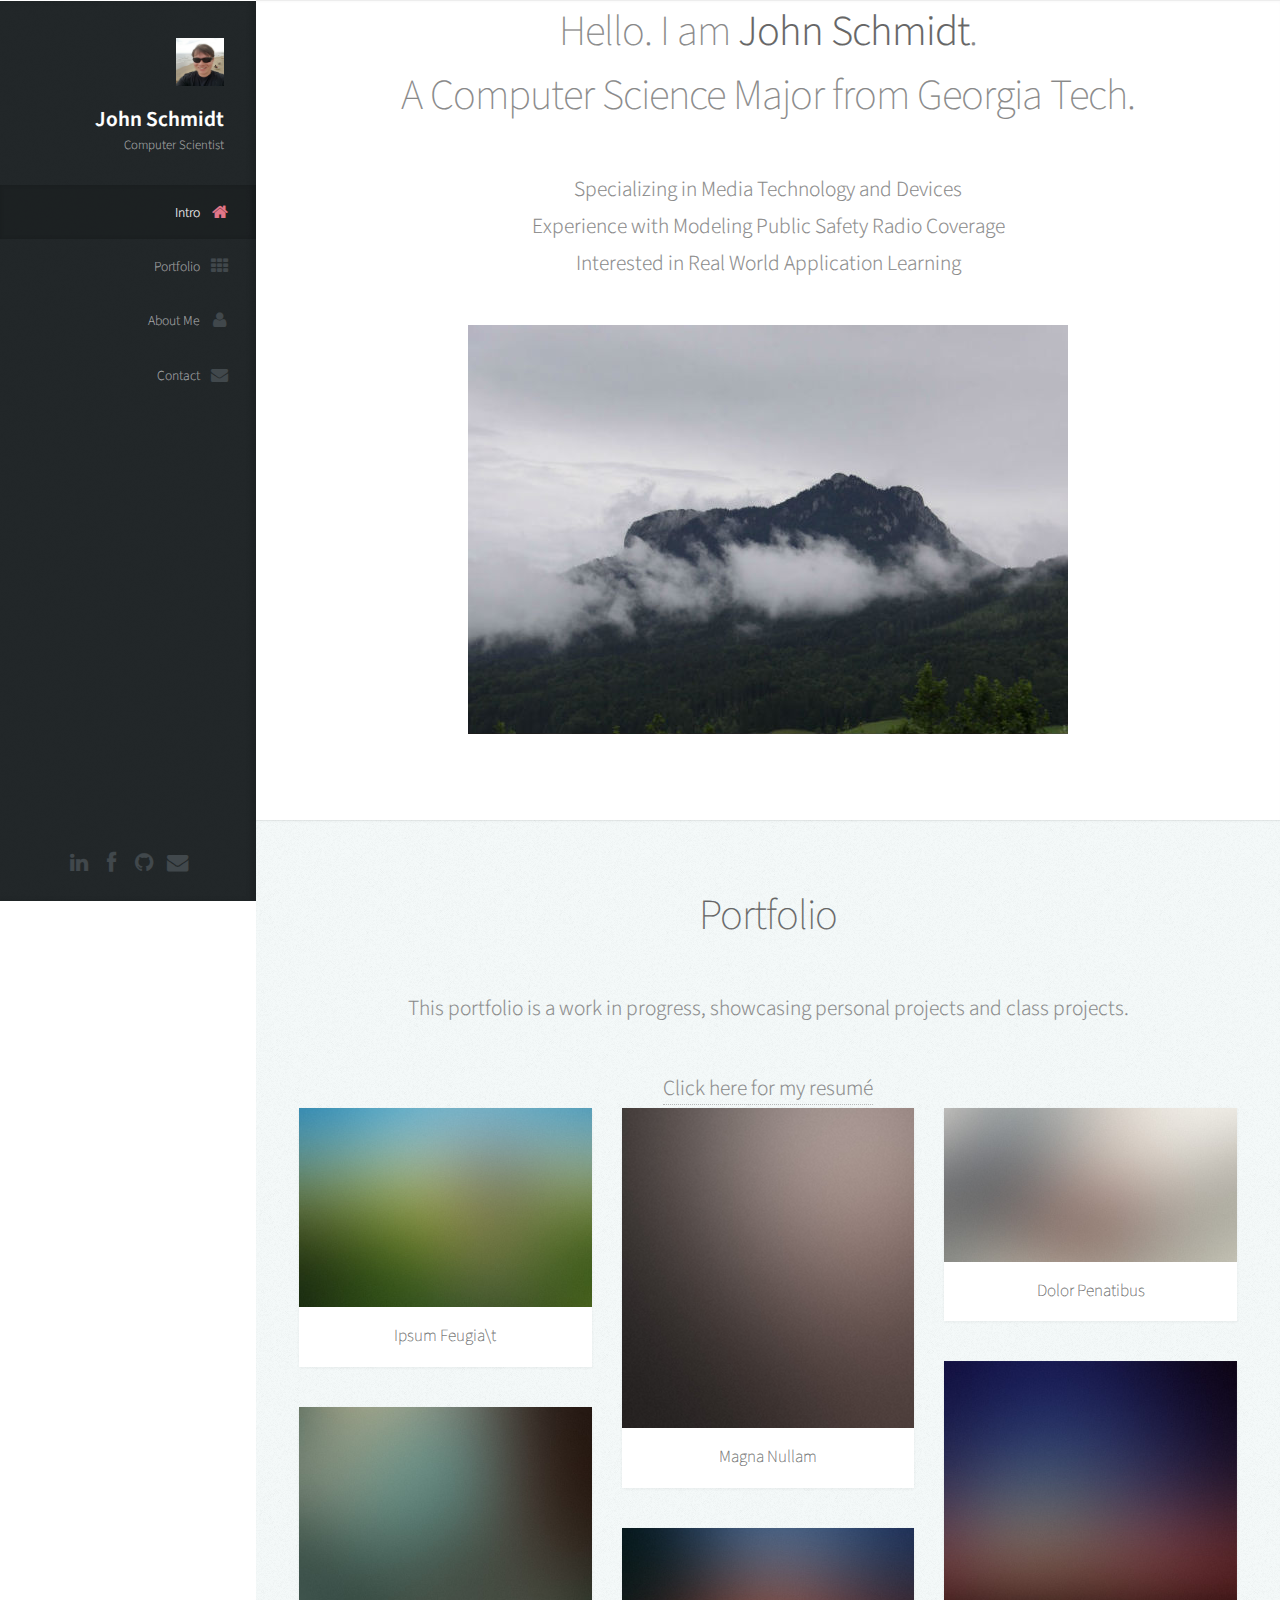
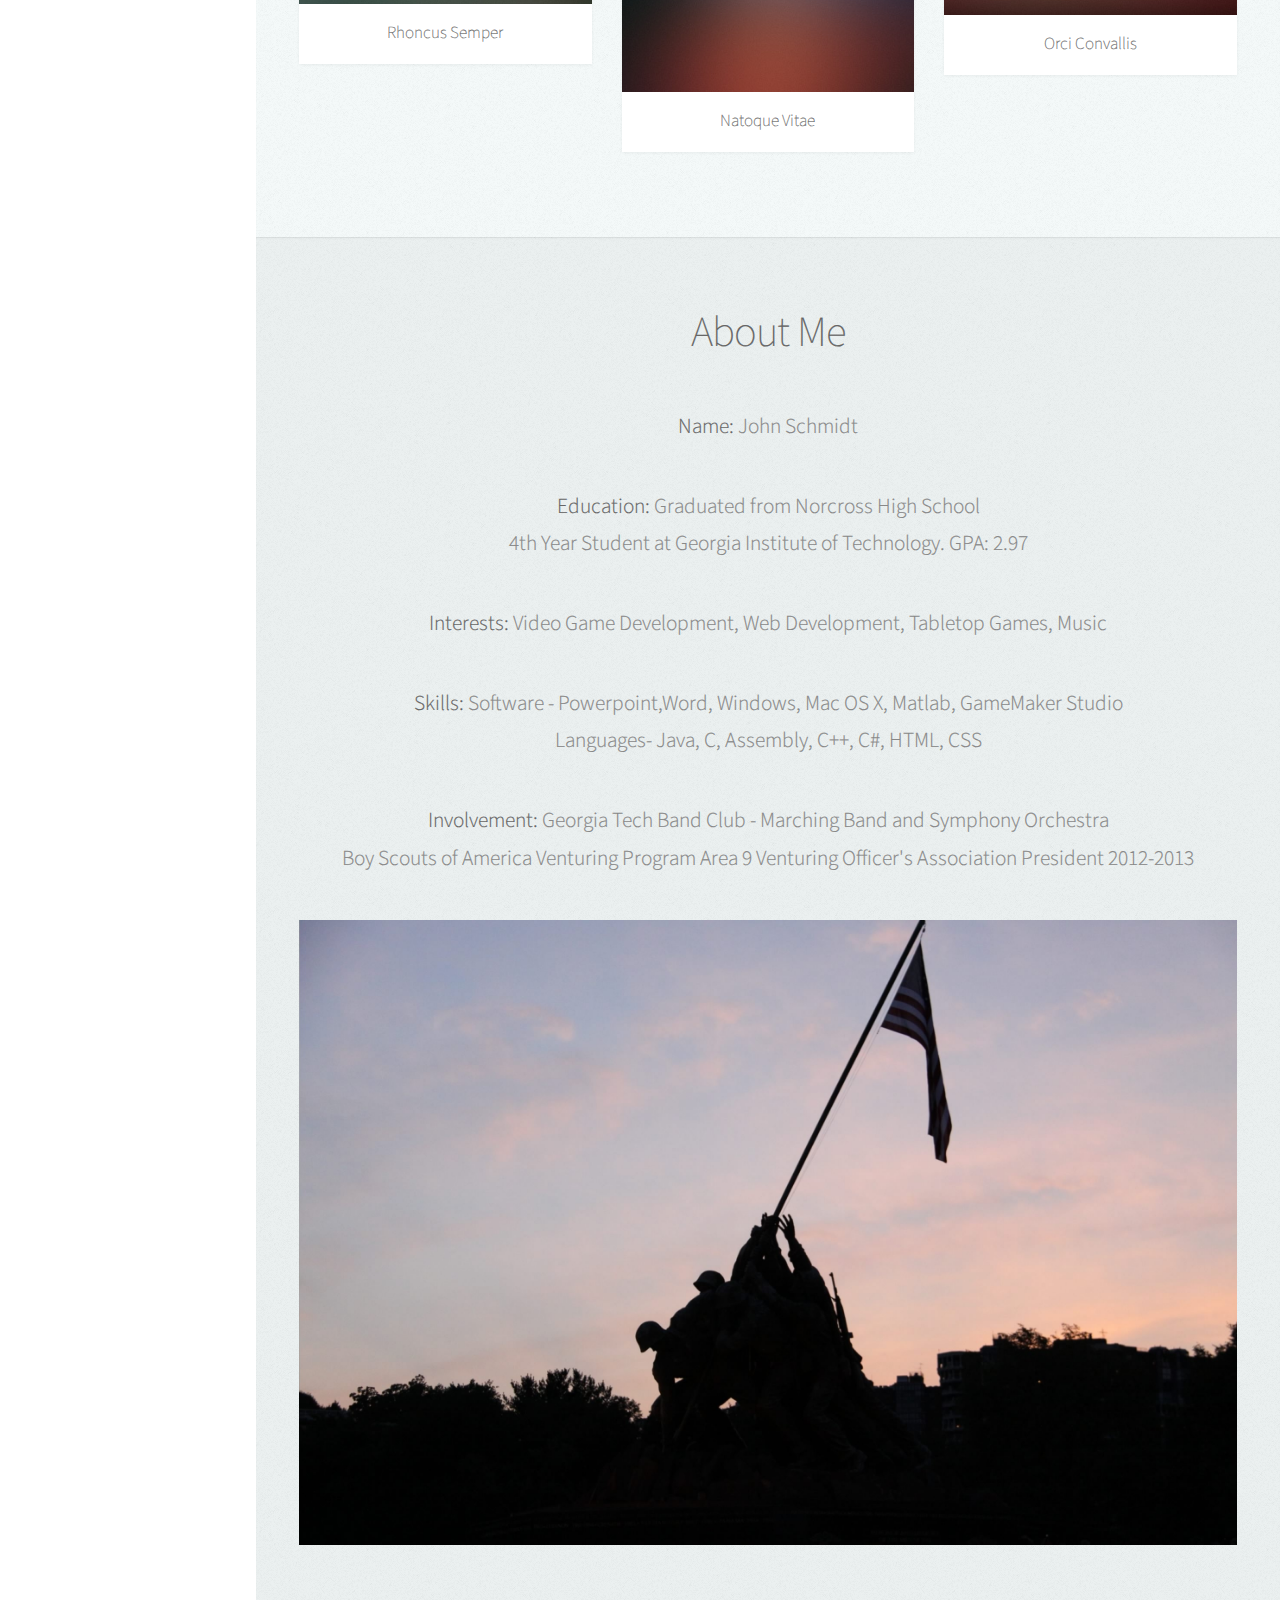
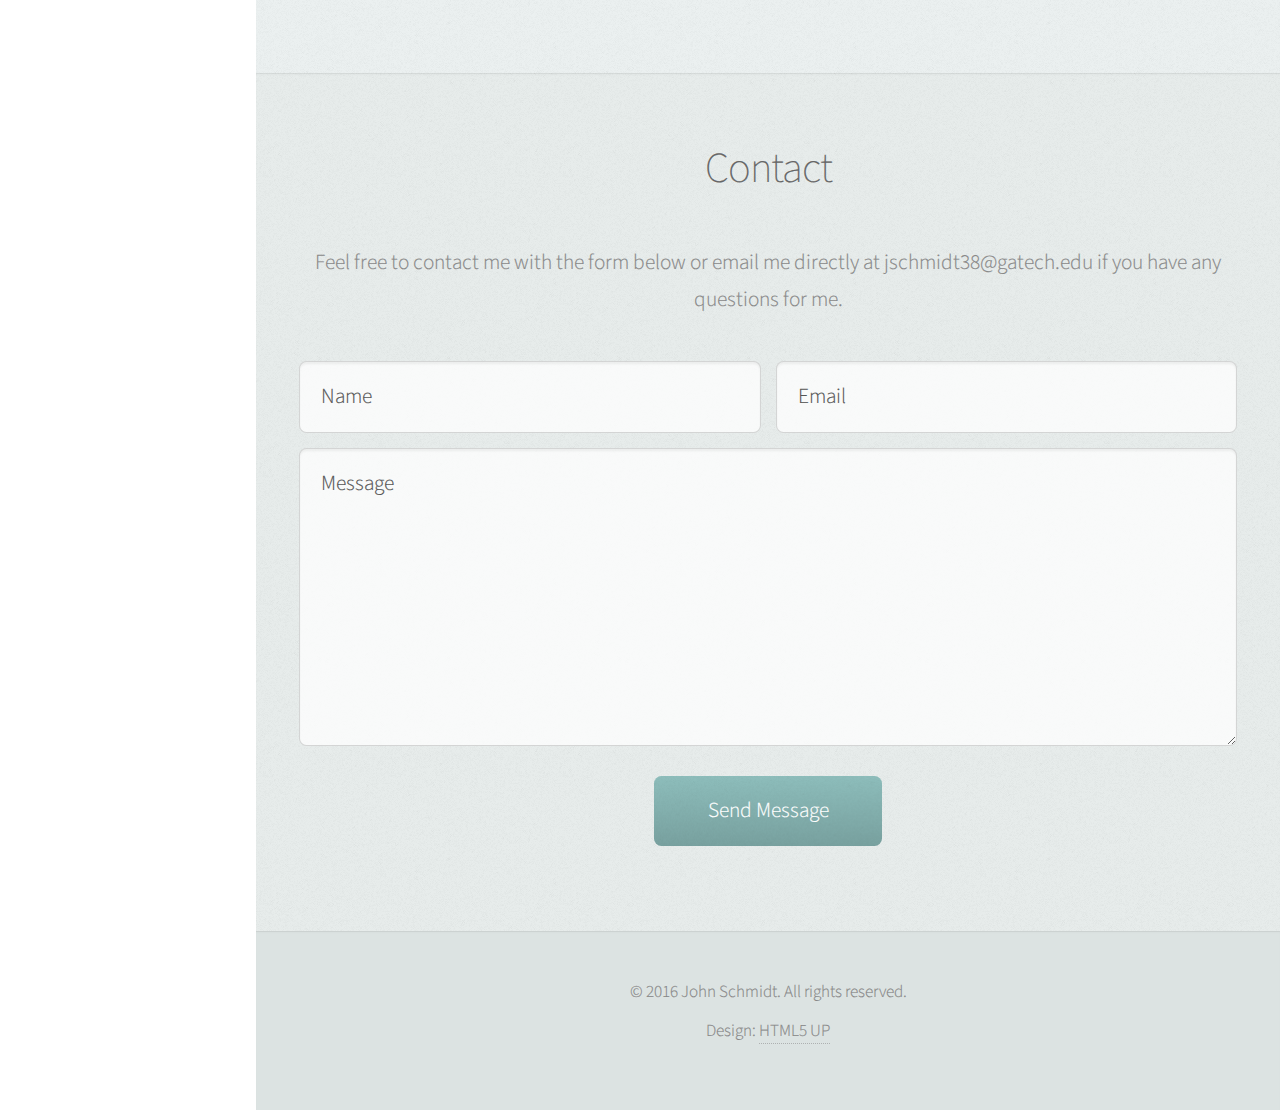
==== commit af9ef7e1: "small update of info and pictures" ====
--- a/index.html
+++ b/index.html
@@ -1,7 +1,7 @@
 <!DOCTYPE HTML>
 <html>
 <head>
-<title>Prologue</title>
+<title>John Schmidt</title>
 <meta charset="utf-8">
 <link href="http://fonts.googleapis.com/css?family=Source+Sans+Pro:200,300,400,600" rel="stylesheet" type="text/css">
 <!--[if lte IE 8]>
@@ -26,9 +26,9 @@
 <body>
 <div id="header" class="skel-panels-fixed">
   <div class="top">
-    <div id="logo"> <span class="image avatar48"><img src="images/avatar.jpg" alt=""></span>
+    <div id="logo"> <span class="image avatar48"><img src="images/profile.jpg" alt=""></span>
       <h1 id="title">John Schmidt</h1>
-      <span class="byline">Computer Sciencist</span> </div>
+      <span class="byline">Computer Scientist</span> </div>
     <nav id="nav">
       <ul>
         <li><a href="#top" id="top-link" class="skel-panels-ignoreHref"><span class="icon icon-home">Intro</span></a></li>
@@ -43,18 +43,21 @@
       <li><a href="https://www.linkedin.com/in/john-schmidt-99b11a113?trk=nav_responsive_tab_profile" class="icon icon-linkedin"><span>Twitter</span></a></li>
       <li><a href="https://www.facebook.com/Mr.Schmidty" class="icon icon-facebook"><span>Facebook</span></a></li>
       <li><a href="https://github.com/jschmidt38" class="icon icon-github"><span>Github</span></a></li>
-      <li><a href="mailto:schmidtjohn428@yahoo.com?Subject=Message%20From%20Website" target="_top" class="icon icon-envelope"><span>Email</span></a></li>
+      <li><a href="mailto:jschmidt38@gatech.edu?Subject=Message%20From%20Website" target="_top" class="icon icon-envelope"><span>Email</span></a></li>
     </ul>
   </div>
 </div>
 <div id="main">
   <section id="top" class="one">
-    <div class="container small"> <a href="#" class="image featured"><img src="images/pic01.jpg" alt=""></a>
+    <div class="container small"> 
       <header>
-        <h2 class="alt">Hello. I am <strong>John Schmidt</strong>.  A Computer Science Major from Georgia Tech.</h2>
+        <h2 class="alt">Hello. I am <strong>John Schmidt</strong>.</h2>
+        <h2 class="alt"> A Computer Science Major from Georgia Tech.</h2>
       </header>
+      
       <p>Specializing in Media Technology and Devices <br>Experience with Modeling Public Safety Radio Coverage <br>Interested in Real World Application Learning</p>
-      <footer> <a href="#portfolio" class="button scrolly">Portfolio</a> </footer>
+      <a class="image centered"><img src="images/euro_trip.jpg" alt=""></a>
+      <!--<footer> <a href="#portfolio" class="button scrolly">Portfolio</a> </footer> -->
     </div>
   </section>
   <section id="portfolio" class="two">
@@ -105,11 +108,11 @@
     </div>
   </section>
   <section id="about" class="three">
-    <div class="container small">
+    <div class="container small" align="center">
       <header>
         <h2>About Me</h2>
       </header>
-      <a href="#" class="image featured"><img src="images/pic08.jpg" alt=""></a>
+    
       <p> 
         
         <ul><strong>Name:</strong> John Schmidt</ul>
@@ -119,6 +122,8 @@
         <ul><strong>Involvement:</strong> Georgia Tech Band Club - Marching Band and Symphony Orchestra<br>
           Boy Scouts of America Venturing Program Area 9 Venturing Officer's Association President 2012-2013
         </ul>
+      <a class="image featured"><img src="images/dc_trip.jpg" alt=""></a>
+      
         
 
       </p>
@@ -129,8 +134,8 @@
       <header>
         <h2>Contact</h2>
       </header>
-      <p>Feel free to contact me with the form below if you have any questions for me. </p>
-      <form method="post" action="MAILTO:schmidtjohn428@yahoo.com" enctype="text/plain">
+      <p>Feel free to contact me with the form below or email me directly at jschmidt38@gatech.edu if you have any questions for me.</p>
+      <form method="post" action="MAILTO:jschmidt38@gatech.edu" enctype="text/plain">
         <div class="row half">
           <div class="6u">
             <input type="text" class="text" name="name" placeholder="Name">
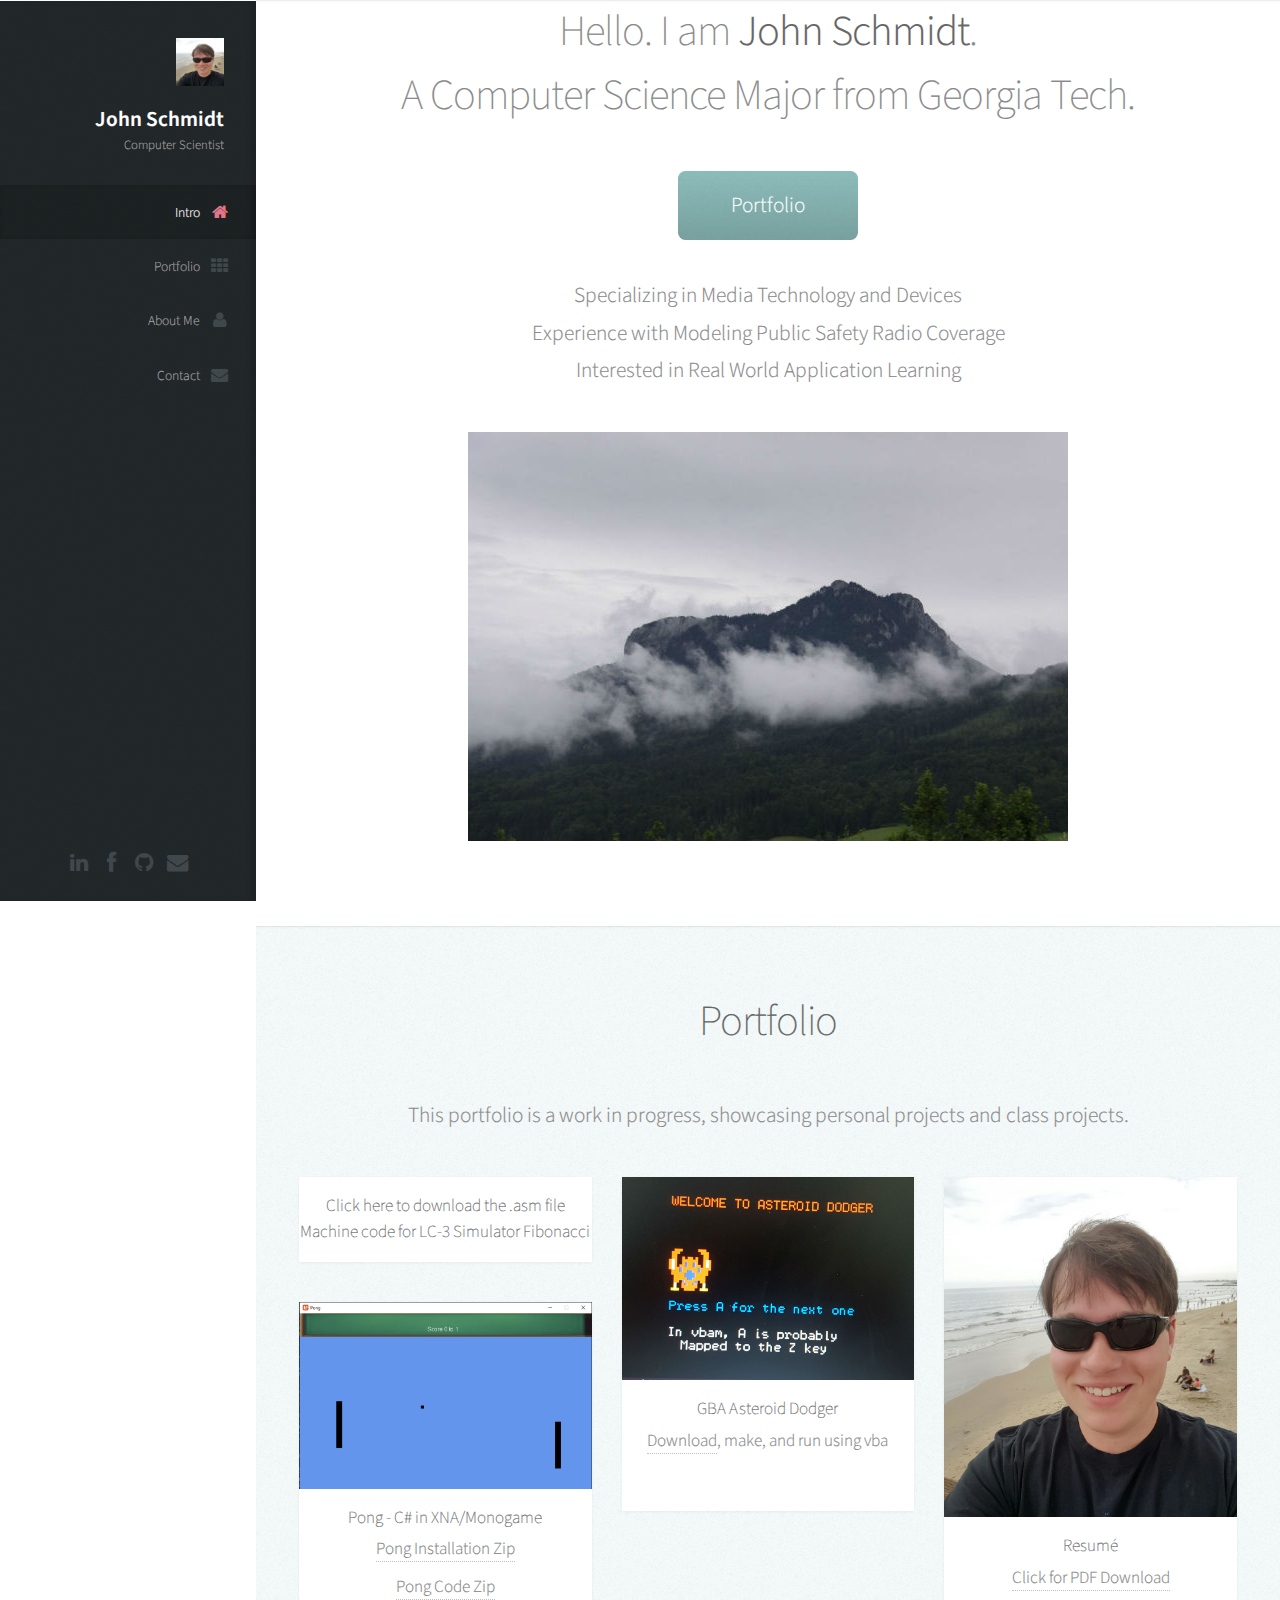
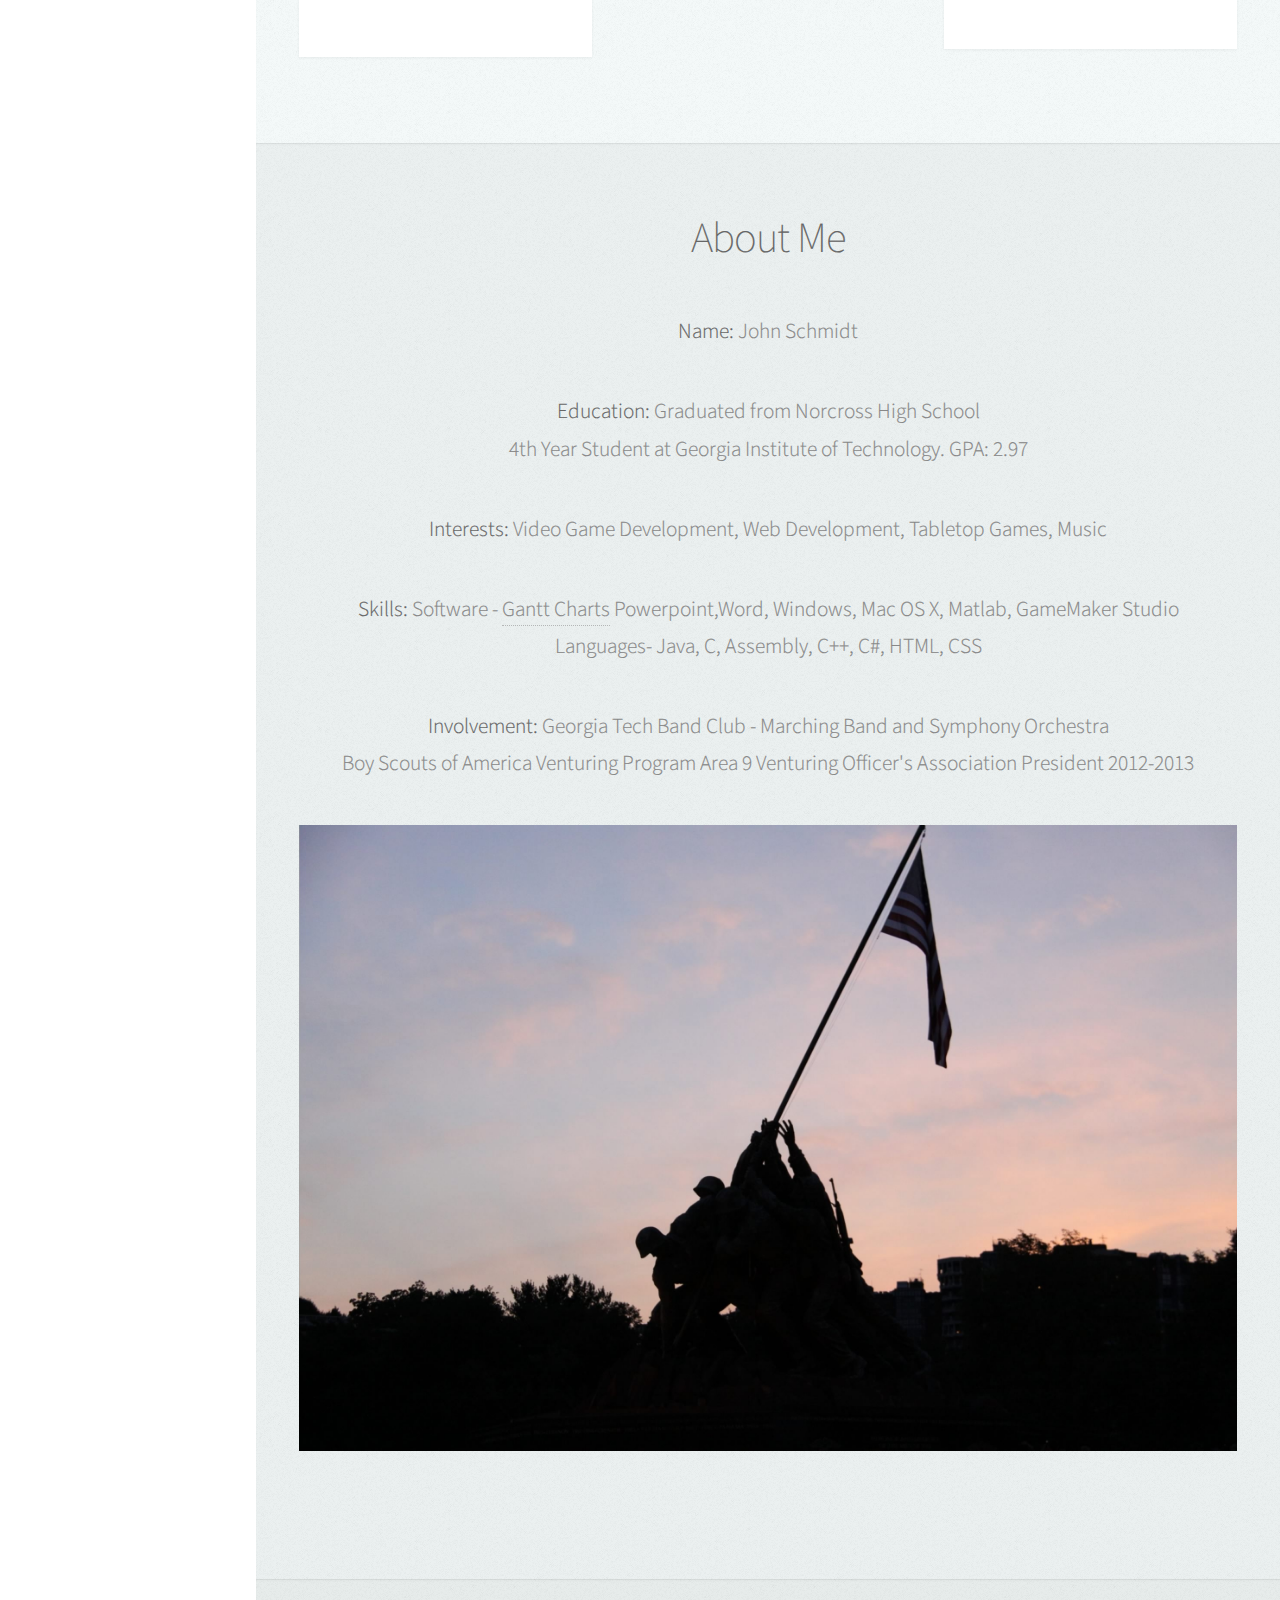
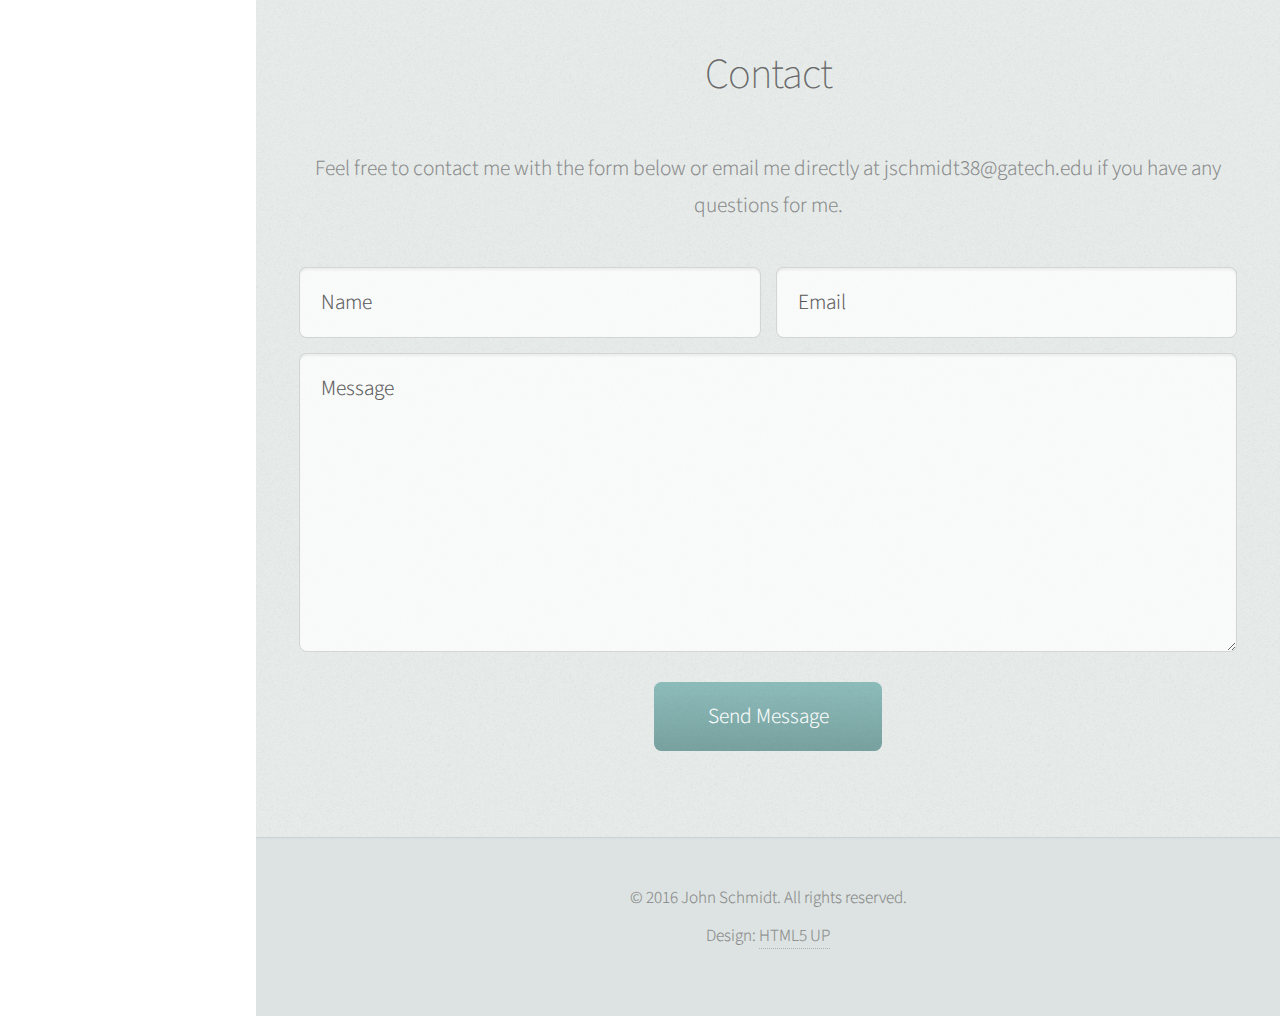
==== commit 9b67773b: "links added" ====
--- a/index.html
+++ b/index.html
@@ -54,8 +54,8 @@
         <h2 class="alt">Hello. I am <strong>John Schmidt</strong>.</h2>
         <h2 class="alt"> A Computer Science Major from Georgia Tech.</h2>
       </header>
-      
-      <p>Specializing in Media Technology and Devices <br>Experience with Modeling Public Safety Radio Coverage <br>Interested in Real World Application Learning</p>
+      <a href="#portfolio" class="button scrolly">Portfolio</a>
+      <p><br>Specializing in Media Technology and Devices <br>Experience with Modeling Public Safety Radio Coverage <br>Interested in Real World Application Learning</p>
       <a class="image centered"><img src="images/euro_trip.jpg" alt=""></a>
       <!--<footer> <a href="#portfolio" class="button scrolly">Portfolio</a> </footer> -->
     </div>
@@ -66,33 +66,48 @@
         <h2>Portfolio</h2>
       </header>
       <p>This portfolio is a work in progress, showcasing personal projects and class projects.</p>
-      <a href="files/john_schmidt_resume.pdf" target="_blank">Click here for my resumé</a>
       <div class="row">
         <div class="4u">
-          <article class="item"> <a href="#" class="image full"><img src="images/pic02.jpg" alt=""></a>
+          <article class="item"> <!-- <a href="files/fibonacci.asm" class="image full">Click here to download the .asm file</a> -->
             <header>
-              <h3>Ipsum Feugia\t</h3>
+              <h3>
+              <a href="files/fibonacci.asm" class="image full">Click here to download the .asm file</a>
+            </h3>
+              <h3>Machine code for LC-3 Simulator Fibonacci</h3>
             </header>
           </article>
-          <article class="item"> <a href="#" class="image full"><img src="images/pic03.jpg" alt=""></a>
+          <article class="item"> <a href="files/Pong_Demo.zip" class="image full"><img src="images/pong.png" alt=""></a>
             <header>
-              <h3>Rhoncus Semper</h3>
+              <h3>Pong - C# in XNA/Monogame</h3>
+              <p><a href="files/Pong_Demo.zip" >Pong Installation Zip</a><br>
+              <a href="files/Pong_ReDemo.zip" >Pong Code Zip</a>  </p>
             </header>
           </article>
         </div>
         <div class="4u">
-          <article class="item"> <a href="#" class="image full"><img src="images/pic04.jpg" alt=""></a>
+          <article class="item"> <a href="files/GBA_Asteroid" class="image full"><img src="images/asteroid.jpg" alt=""></a>
             <header>
-              <h3>Magna Nullam</h3>
+              <h3>GBA Asteroid Dodger</h3>
+              <p><a href="files/GBA_Asteroid">Download</a>, make, and run using vba</p>
             </header>
           </article>
-          <article class="item"> <a href="#" class="image full"><img src="images/pic05.jpg" alt=""></a>
+          <!--<article class="item"> <a href="#" class="image full"><img src="images/pic05.jpg" alt=""></a>
             <header>
               <h3>Natoque Vitae</h3>
             </header>
+          </article> -->
+        </div> 
+
+        <div class="4u"> 
+          <article class="item"> <a href="files/john_schmidt_resume.pdf" class="image full" target="_blank"><img src="images/profile.jpg" alt=""></a>
+            <header>
+              <h3>Resumé</h3>
+              <p><a href="files/john_schmidt_resume.pdf" target="_blank">Click for PDF Download</a></p>
+            </header>
           </article>
+          <!--<a href="files/john_schmidt_resume.pdf" target="_blank">Click here for my resumé</a> -->
         </div>
-        <div class="4u">
+        <!--
           <article class="item"> <a href="#" class="image full"><img src="images/pic06.jpg" alt=""></a>
             <header>
               <h3>Dolor Penatibus</h3>
@@ -102,8 +117,8 @@
             <header>
               <h3>Orci Convallis</h3>
             </header>
-          </article>
-        </div>
+          </article> 
+        </div> -->
       </div>
     </div>
   </section>
@@ -118,7 +133,7 @@
         <ul><strong>Name:</strong> John Schmidt</ul>
         <ul><strong>Education:</strong> Graduated from Norcross High School <br> 4th Year Student at Georgia Institute of Technology. GPA: 2.97</ul>
         <ul><strong>Interests:</strong> Video Game Development, Web Development, Tabletop Games, Music</ul>
-        <ul><strong>Skills:</strong> Software - Powerpoint,Word, Windows, Mac OS X, Matlab, GameMaker Studio <br>Languages- Java, C, Assembly, C++, C#, HTML, CSS</ul>
+        <ul><strong>Skills:</strong> Software - <a href="files/Gantt_chart.html" target="_blank">Gantt Charts</a> Powerpoint,Word, Windows, Mac OS X, Matlab, GameMaker Studio <br>Languages- Java, C, Assembly, C++, C#, HTML, CSS</ul>
         <ul><strong>Involvement:</strong> Georgia Tech Band Club - Marching Band and Symphony Orchestra<br>
           Boy Scouts of America Venturing Program Area 9 Venturing Officer's Association President 2012-2013
         </ul>
